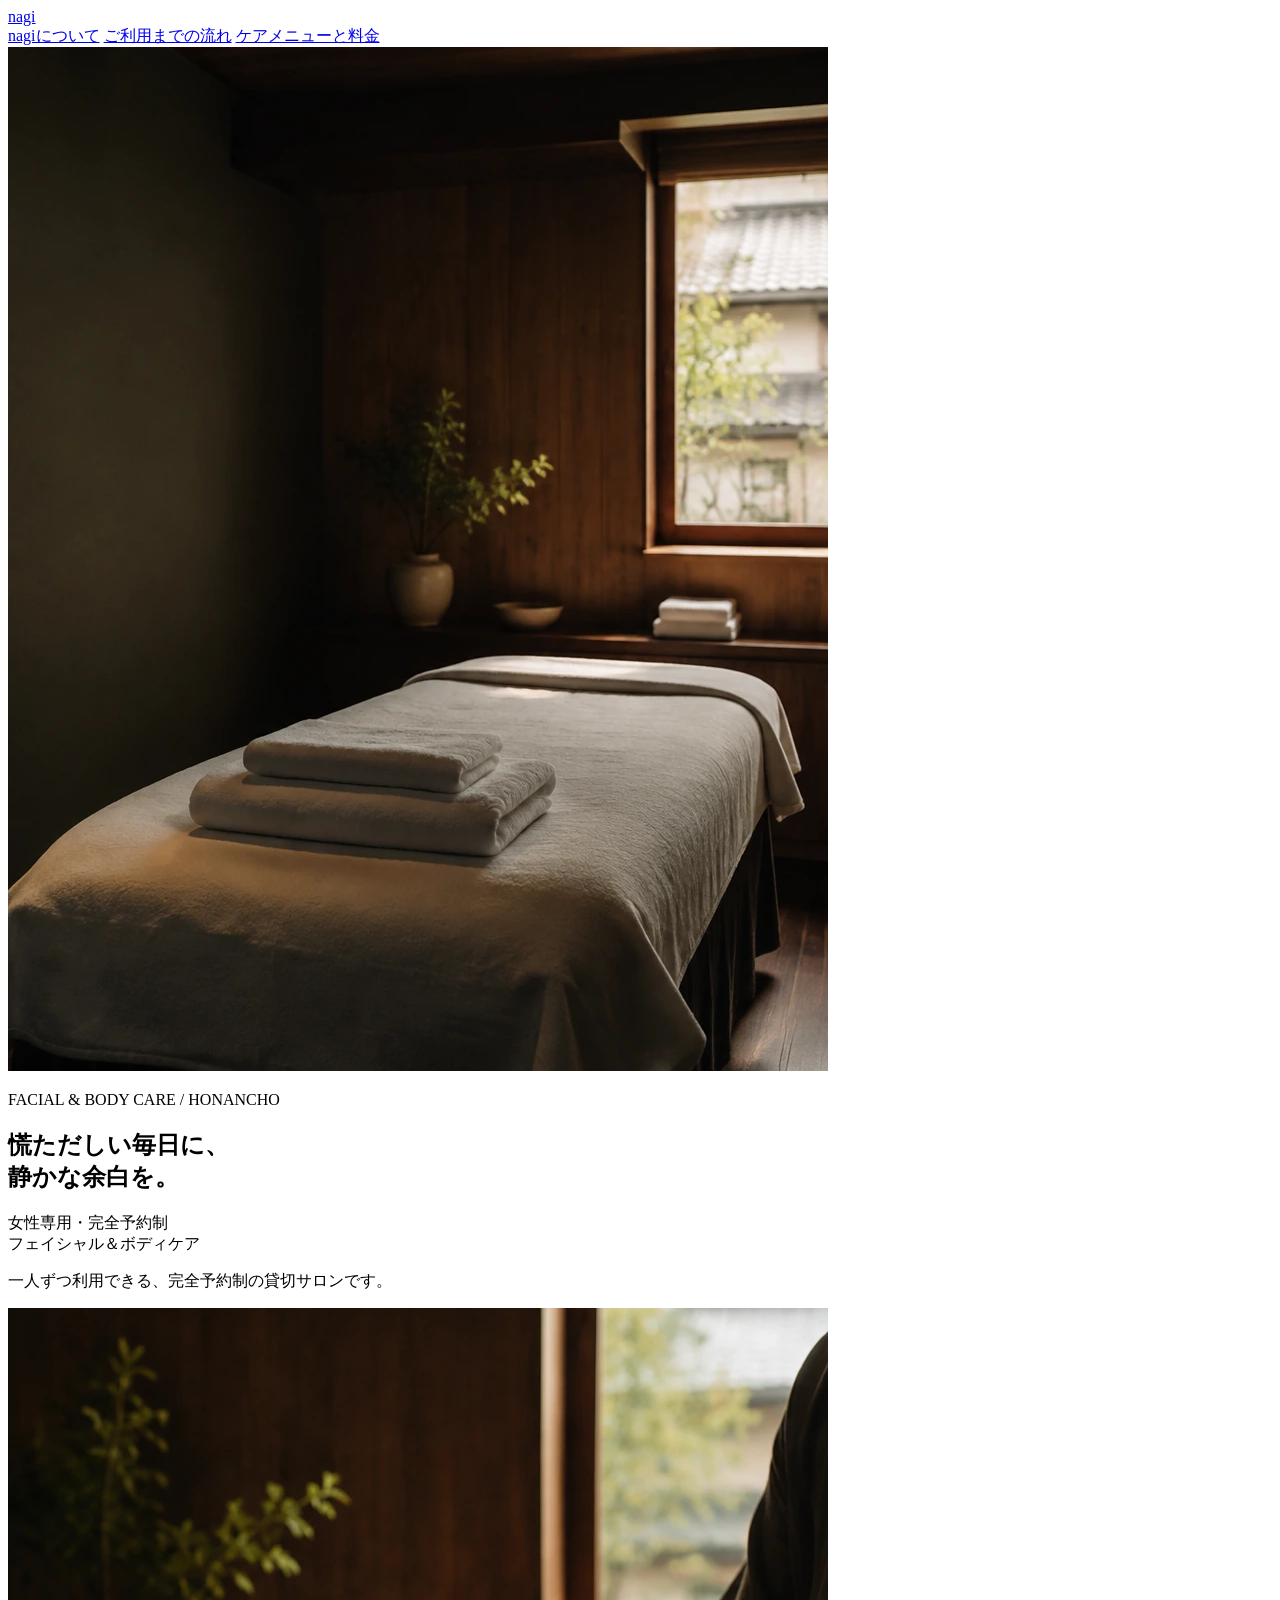
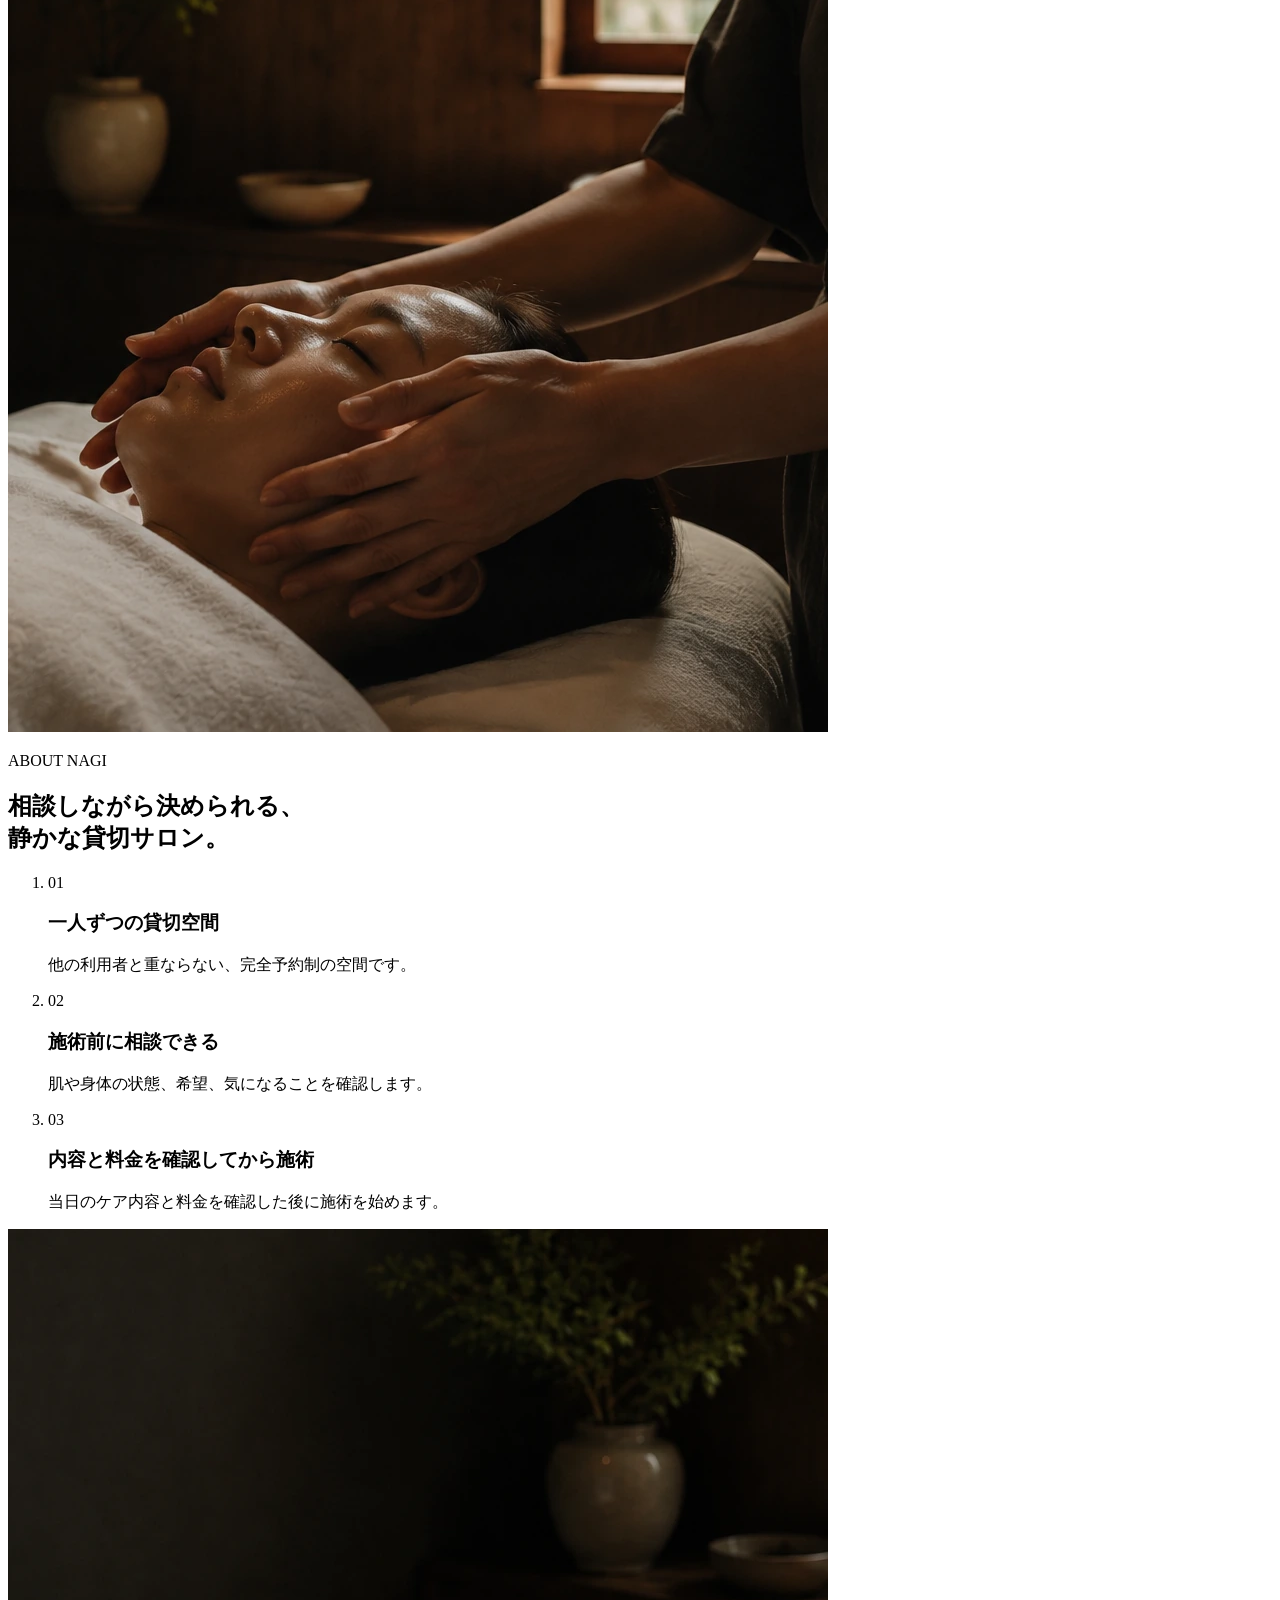
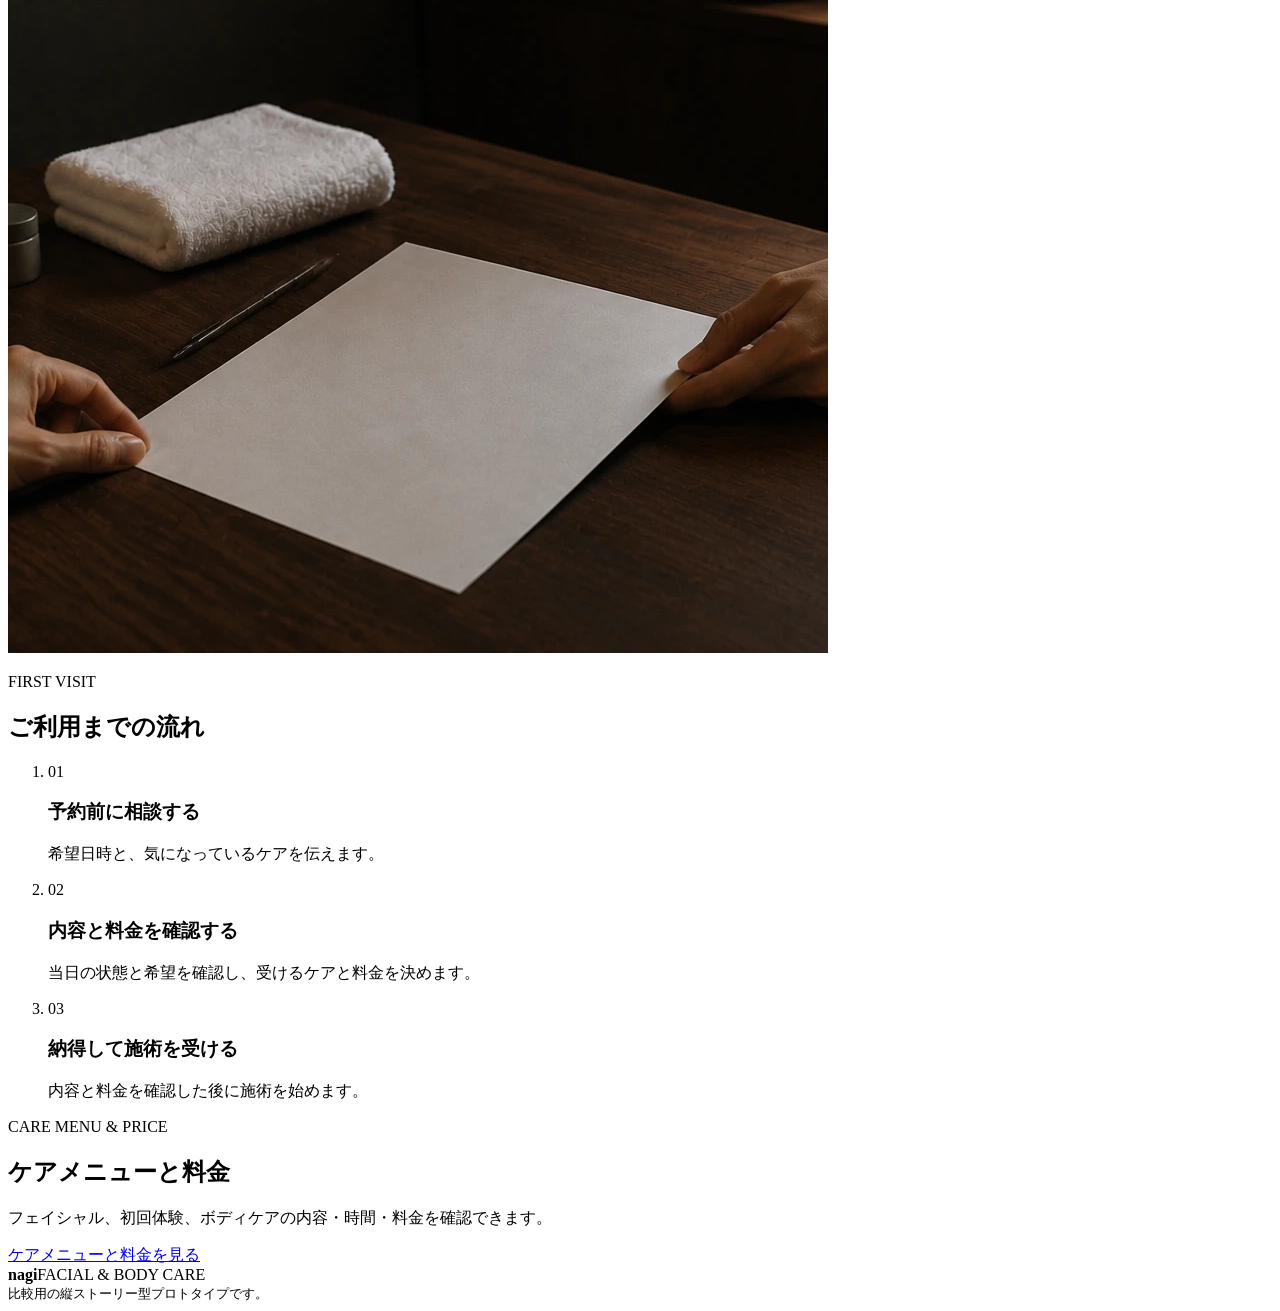
==== concept-stack/index.html @ 9df4cfc3 "Add vertical story prototype for nagi concept" ====
<!doctype html>
<html lang="ja">
<head>
  <meta charset="utf-8">
  <meta name="viewport" content="width=device-width,initial-scale=1">
  <meta name="description" content="nagiの3つの場面を自動再生せず、上から順に読む縦ストーリー型の比較プロトタイプです。">
  <title>Concept Stack 縦ストーリー型｜nagi</title>
  <link rel="stylesheet" href="../assets/css/concept-stack.css">
</head>
<body>
  <header class="site-header">
    <div class="header-inner">
      <a class="logo" href="#top" aria-label="nagi 縦ストーリー型の先頭へ">nagi</a>
      <nav aria-label="縦ストーリー型メニュー">
        <a href="#about">nagiについて</a>
        <a href="#flow">ご利用までの流れ</a>
        <a href="../care.html#care-hero">ケアメニューと料金</a>
      </nav>
    </div>
  </header>

  <main id="top">
    <section class="story-panel story-intro" aria-labelledby="story-1-title">
      <picture class="story-media">
        <source srcset="../assets/images/nagi/nagi-space-01-4x5.webp" type="image/webp">
        <img src="../assets/images/nagi/nagi-space-01-4x5.jpg" width="820" height="1024" alt="木の壁と窓、施術ベッドがある静かな貸切サロンの個室">
      </picture>
      <div class="story-shade" aria-hidden="true"></div>
      <div class="story-copy intro-copy">
        <p class="eyebrow">FACIAL &amp; BODY CARE / HONANCHO</p>
        <h1 id="story-1-title">慌ただしい毎日に、<br>静かな余白を。</h1>
        <p class="business-type">女性専用・完全予約制<br>フェイシャル＆ボディケア</p>
        <p class="story-note">一人ずつ利用できる、完全予約制の貸切サロンです。</p>
      </div>
    </section>

    <section class="story-panel" id="about" aria-labelledby="story-2-title">
      <picture class="story-media">
        <source srcset="../assets/images/nagi/nagi-care-02-4x5.webp" type="image/webp">
        <img src="../assets/images/nagi/nagi-care-02-4x5.jpg" width="820" height="1024" loading="lazy" alt="静かな個室でフェイシャルケアを受けている様子">
      </picture>
      <div class="story-shade" aria-hidden="true"></div>
      <div class="story-copy">
        <p class="eyebrow">ABOUT NAGI</p>
        <h2 id="story-2-title">相談しながら決められる、<br>静かな貸切サロン。</h2>
        <ol class="story-points">
          <li><span>01</span><div><h3>一人ずつの貸切空間</h3><p>他の利用者と重ならない、完全予約制の空間です。</p></div></li>
          <li><span>02</span><div><h3>施術前に相談できる</h3><p>肌や身体の状態、希望、気になることを確認します。</p></div></li>
          <li><span>03</span><div><h3>内容と料金を確認してから施術</h3><p>当日のケア内容と料金を確認した後に施術を始めます。</p></div></li>
        </ol>
      </div>
    </section>

    <section class="story-panel" id="flow" aria-labelledby="story-3-title">
      <picture class="story-media">
        <source srcset="../assets/images/nagi/nagi-consultation-03-4x5.webp" type="image/webp">
        <img src="../assets/images/nagi/nagi-consultation-03-4x5.jpg" width="820" height="1024" loading="lazy" alt="白いシートを挟み、二人でケア内容を確認している手元">
      </picture>
      <div class="story-shade" aria-hidden="true"></div>
      <div class="story-copy">
        <p class="eyebrow">FIRST VISIT</p>
        <h2 id="story-3-title">ご利用までの流れ</h2>
        <ol class="story-points flow-points">
          <li><span>01</span><div><h3>予約前に相談する</h3><p>希望日時と、気になっているケアを伝えます。</p></div></li>
          <li><span>02</span><div><h3>内容と料金を確認する</h3><p>当日の状態と希望を確認し、受けるケアと料金を決めます。</p></div></li>
          <li><span>03</span><div><h3>納得して施術を受ける</h3><p>内容と料金を確認した後に施術を始めます。</p></div></li>
        </ol>
      </div>
    </section>

    <section class="care-bridge" aria-labelledby="bridge-title">
      <p class="eyebrow">CARE MENU &amp; PRICE</p>
      <h2 id="bridge-title">ケアメニューと料金</h2>
      <p>フェイシャル、初回体験、ボディケアの内容・時間・料金を確認できます。</p>
      <a class="primary-cta" href="../care.html#care-hero">ケアメニューと料金を見る</a>
    </section>
  </main>

  <footer class="site-footer">
    <div class="footer-inner">
      <div><strong>nagi</strong><span>FACIAL &amp; BODY CARE</span></div>
      <small>比較用の縦ストーリー型プロトタイプです。</small>
    </div>
  </footer>
</body>
</html>
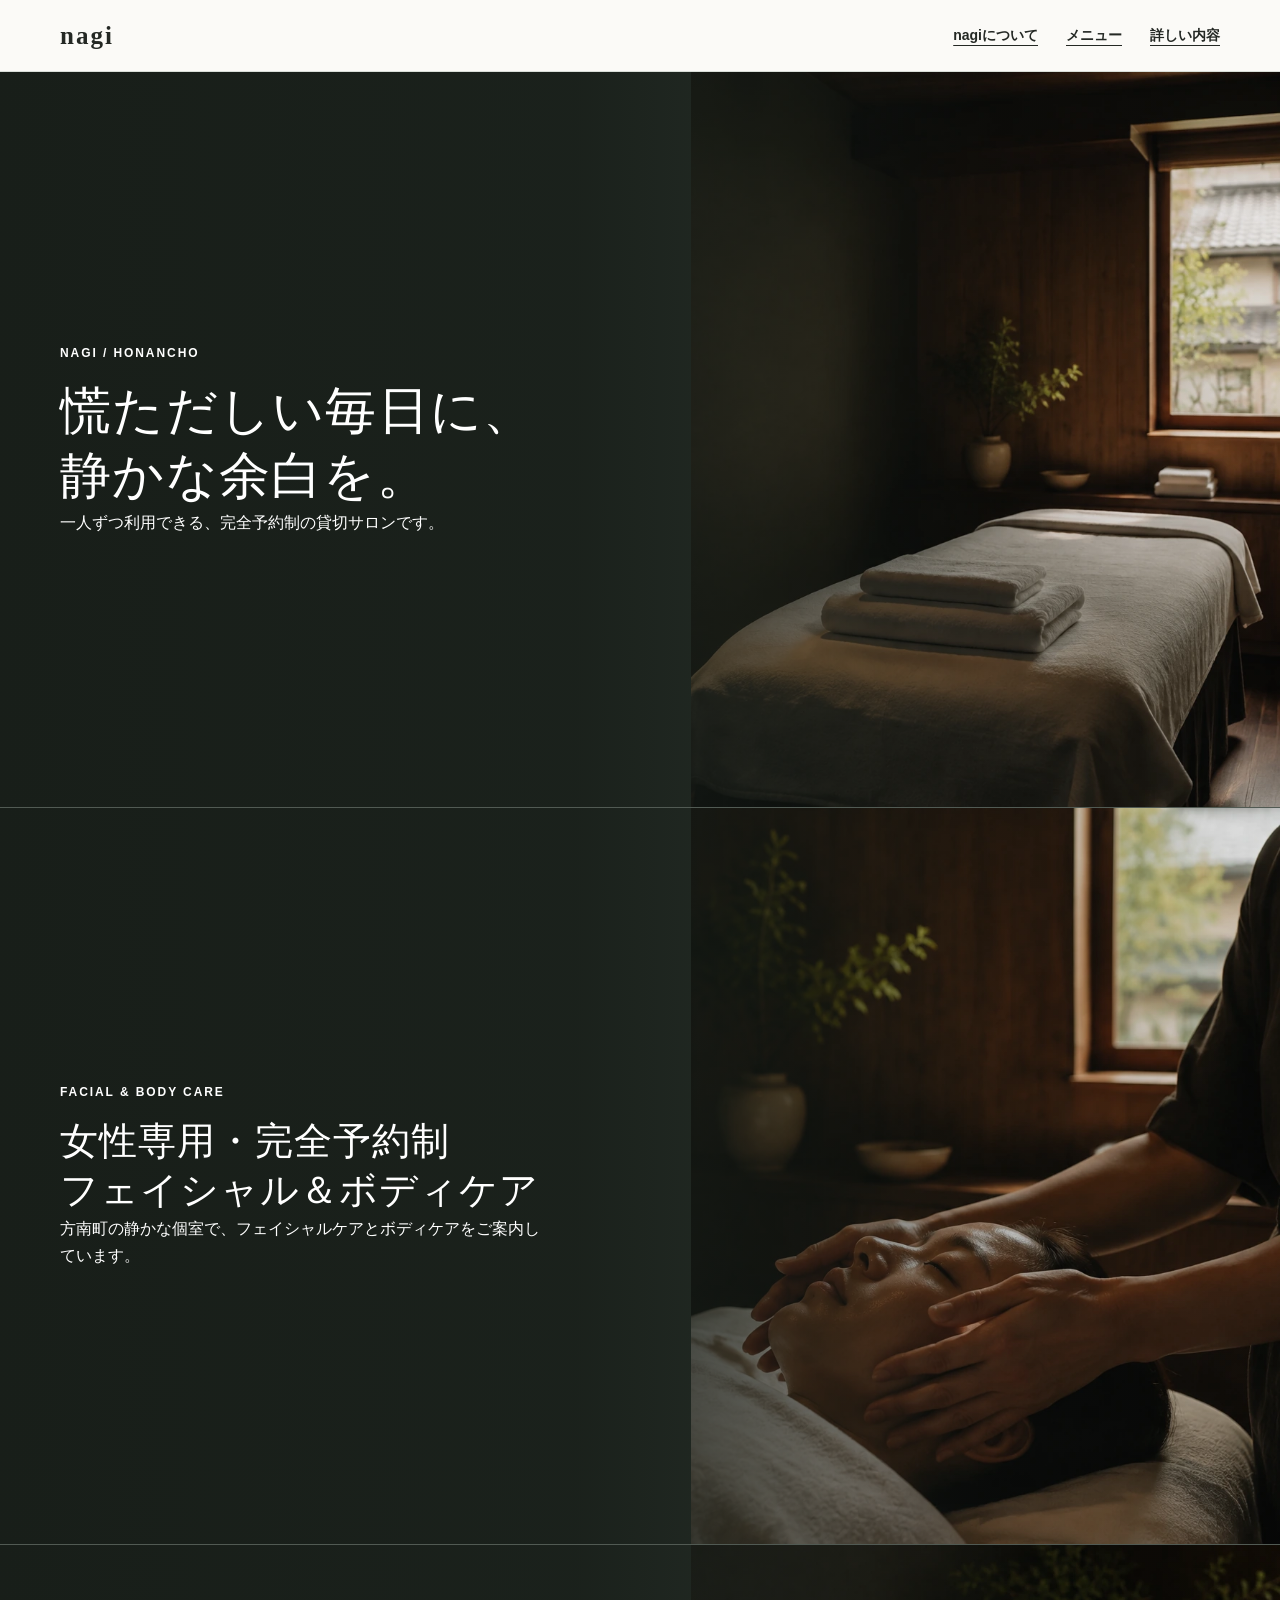
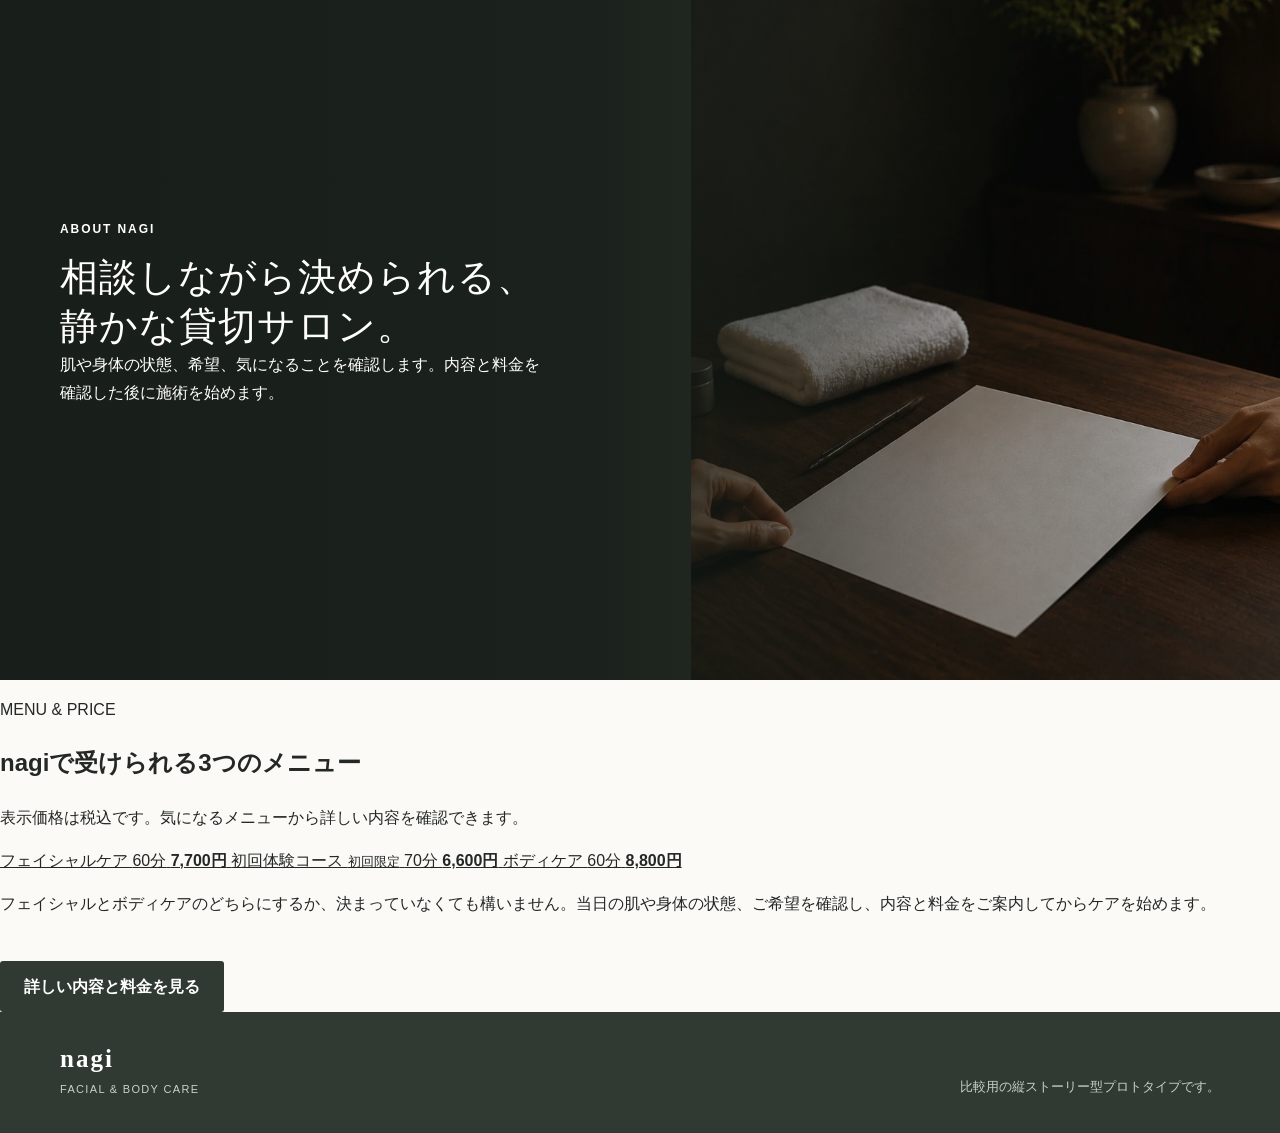
==== commit e0f5a87c: "Refine concept-stack into vertical story and menu prototype" ====
--- a/concept-stack/index.html
+++ b/concept-stack/index.html
@@ -3,7 +3,7 @@
 <head>
   <meta charset="utf-8">
   <meta name="viewport" content="width=device-width,initial-scale=1">
-  <meta name="description" content="nagiの3つの場面を自動再生せず、上から順に読む縦ストーリー型の比較プロトタイプです。">
+  <meta name="description" content="nagiの空間・業態・スタイルを上から順に読み、そのままメニューへつなげる縦ストーリー型の比較プロトタイプです。">
   <title>Concept Stack 縦ストーリー型｜nagi</title>
   <link rel="stylesheet" href="../assets/css/concept-stack.css">
 </head>
@@ -13,8 +13,8 @@
       <a class="logo" href="#top" aria-label="nagi 縦ストーリー型の先頭へ">nagi</a>
       <nav aria-label="縦ストーリー型メニュー">
         <a href="#about">nagiについて</a>
-        <a href="#flow">ご利用までの流れ</a>
-        <a href="../care.html#care-hero">ケアメニューと料金</a>
+        <a href="#menu">メニュー</a>
+        <a href="../care.html#care-overview">詳しい内容</a>
       </nav>
     </div>
   </header>
@@ -27,9 +27,8 @@
       </picture>
       <div class="story-shade" aria-hidden="true"></div>
       <div class="story-copy intro-copy">
-        <p class="eyebrow">FACIAL &amp; BODY CARE / HONANCHO</p>
+        <p class="eyebrow">NAGI / HONANCHO</p>
         <h1 id="story-1-title">慌ただしい毎日に、<br>静かな余白を。</h1>
-        <p class="business-type">女性専用・完全予約制<br>フェイシャル＆ボディケア</p>
         <p class="story-note">一人ずつ利用できる、完全予約制の貸切サロンです。</p>
       </div>
     </section>
@@ -41,38 +40,55 @@
       </picture>
       <div class="story-shade" aria-hidden="true"></div>
       <div class="story-copy">
-        <p class="eyebrow">ABOUT NAGI</p>
-        <h2 id="story-2-title">相談しながら決められる、<br>静かな貸切サロン。</h2>
-        <ol class="story-points">
-          <li><span>01</span><div><h3>一人ずつの貸切空間</h3><p>他の利用者と重ならない、完全予約制の空間です。</p></div></li>
-          <li><span>02</span><div><h3>施術前に相談できる</h3><p>肌や身体の状態、希望、気になることを確認します。</p></div></li>
-          <li><span>03</span><div><h3>内容と料金を確認してから施術</h3><p>当日のケア内容と料金を確認した後に施術を始めます。</p></div></li>
-        </ol>
+        <p class="eyebrow">FACIAL &amp; BODY CARE</p>
+        <h2 id="story-2-title">女性専用・完全予約制<br>フェイシャル＆ボディケア</h2>
+        <p class="story-note">方南町の静かな個室で、フェイシャルケアとボディケアをご案内しています。</p>
       </div>
     </section>
 
-    <section class="story-panel" id="flow" aria-labelledby="story-3-title">
+    <section class="story-panel" aria-labelledby="story-3-title">
       <picture class="story-media">
         <source srcset="../assets/images/nagi/nagi-consultation-03-4x5.webp" type="image/webp">
         <img src="../assets/images/nagi/nagi-consultation-03-4x5.jpg" width="820" height="1024" loading="lazy" alt="白いシートを挟み、二人でケア内容を確認している手元">
       </picture>
       <div class="story-shade" aria-hidden="true"></div>
       <div class="story-copy">
-        <p class="eyebrow">FIRST VISIT</p>
-        <h2 id="story-3-title">ご利用までの流れ</h2>
-        <ol class="story-points flow-points">
-          <li><span>01</span><div><h3>予約前に相談する</h3><p>希望日時と、気になっているケアを伝えます。</p></div></li>
-          <li><span>02</span><div><h3>内容と料金を確認する</h3><p>当日の状態と希望を確認し、受けるケアと料金を決めます。</p></div></li>
-          <li><span>03</span><div><h3>納得して施術を受ける</h3><p>内容と料金を確認した後に施術を始めます。</p></div></li>
-        </ol>
+        <p class="eyebrow">ABOUT NAGI</p>
+        <h2 id="story-3-title">相談しながら決められる、<br>静かな貸切サロン。</h2>
+        <p class="story-note">肌や身体の状態、希望、気になることを確認します。内容と料金を確認した後に施術を始めます。</p>
       </div>
     </section>
 
-    <section class="care-bridge" aria-labelledby="bridge-title">
-      <p class="eyebrow">CARE MENU &amp; PRICE</p>
-      <h2 id="bridge-title">ケアメニューと料金</h2>
-      <p>フェイシャル、初回体験、ボディケアの内容・時間・料金を確認できます。</p>
-      <a class="primary-cta" href="../care.html#care-hero">ケアメニューと料金を見る</a>
+    <section class="menu-preview" id="menu" aria-labelledby="menu-title">
+      <div class="menu-heading">
+        <p class="section-label">MENU &amp; PRICE</p>
+        <h2 id="menu-title">nagiで受けられる3つのメニュー</h2>
+        <p>表示価格は税込です。気になるメニューから詳しい内容を確認できます。</p>
+      </div>
+
+      <div class="menu-list" role="list" aria-label="nagiの3つのメニュー">
+        <a href="../care.html#facial" role="listitem">
+          <span class="menu-name">フェイシャルケア</span>
+          <span class="menu-time">60分</span>
+          <strong>7,700円</strong>
+        </a>
+        <a href="../care.html#trial" role="listitem">
+          <span class="menu-name">初回体験コース <small>初回限定</small></span>
+          <span class="menu-time">70分</span>
+          <strong>6,600円</strong>
+        </a>
+        <a href="../care.html#body" role="listitem">
+          <span class="menu-name">ボディケア</span>
+          <span class="menu-time">60分</span>
+          <strong>8,800円</strong>
+        </a>
+      </div>
+
+      <div class="menu-help">
+        <p>フェイシャルとボディケアのどちらにするか、決まっていなくても構いません。当日の肌や身体の状態、ご希望を確認し、内容と料金をご案内してからケアを始めます。</p>
+      </div>
+
+      <a class="primary-cta" href="../care.html#care-overview">詳しい内容と料金を見る</a>
     </section>
   </main>
 
--- a/assets/css/concept-stack.css
+++ b/assets/css/concept-stack.css
@@ -0,0 +1,87 @@
+:root{
+  --paper:#FBFAF7;
+  --warm:#F3EFE8;
+  --line:#D9DED8;
+  --ink:#242824;
+  --muted:#657067;
+  --sage:#667864;
+  --deep:#303A32;
+  --serif:Georgia,"Yu Mincho","Hiragino Mincho ProN",serif;
+  --sans:-apple-system,BlinkMacSystemFont,"Segoe UI","Hiragino Kaku Gothic ProN","Yu Gothic",sans-serif;
+}
+*{box-sizing:border-box}
+html{scroll-behavior:smooth}
+body{margin:0;background:var(--paper);color:var(--ink);font-family:var(--sans);line-height:1.7}
+a{color:inherit}
+img{display:block;width:100%;height:100%;object-fit:cover}
+a:focus-visible{outline:3px solid #8b6f3d;outline-offset:3px}
+.site-header{height:72px;background:var(--paper);border-bottom:1px solid var(--line)}
+.header-inner{width:min(1160px,calc(100% - 48px));height:100%;margin:auto;display:flex;align-items:center;justify-content:space-between;gap:32px}
+.logo{min-height:44px;display:inline-flex;align-items:center;text-decoration:none;font:600 25px/1 var(--serif);letter-spacing:.08em}
+.site-header nav{display:flex;align-items:center;gap:28px}
+.site-header nav a{min-height:44px;display:inline-flex;align-items:center;font-size:14px;font-weight:650;text-underline-offset:5px}
+.story-panel{position:relative;min-height:680px;color:#fff;background:var(--deep);overflow:hidden;display:grid;grid-template-columns:minmax(0,1fr) minmax(390px,46%)}
+.story-panel+ .story-panel{border-top:1px solid rgba(255,255,255,.16)}
+.story-media{grid-column:2;grid-row:1;height:100%}
+.story-shade{position:absolute;inset:0;background:linear-gradient(90deg,rgba(23,29,24,.96) 0%,rgba(23,29,24,.86) 45%,rgba(23,29,24,.20) 77%,rgba(23,29,24,.08) 100%)}
+.story-copy{position:relative;z-index:2;grid-column:1/-1;grid-row:1;width:min(1160px,calc(100% - 48px));margin:auto;padding:84px 52% 84px 0;align-self:center}
+.eyebrow{margin:0 0 14px;font-size:12px;font-weight:750;letter-spacing:.16em}
+.story-copy h1,.story-copy h2,.care-bridge h2{margin:0;font-family:var(--serif);font-weight:500;line-height:1.28;letter-spacing:.025em}
+.story-copy h1{font-size:clamp(42px,4vw,64px)}
+.story-copy h2{font-size:clamp(34px,3vw,46px)}
+.business-type{margin:30px 0 10px;font:600 clamp(19px,2vw,25px)/1.55 var(--serif)}
+.story-note{max-width:500px;margin:0;font-size:16px}
+.story-points{max-width:620px;margin:28px 0 0;padding:0;display:grid;gap:14px;list-style:none}
+.story-points li{display:grid;grid-template-columns:38px 1fr;gap:14px;padding-top:13px;border-top:1px solid rgba(255,255,255,.34)}
+.story-points li>span{font:600 16px/1.4 var(--serif)}
+.story-points h3{margin:0;font:600 19px/1.45 var(--serif)}
+.story-points p{margin:3px 0 0;font-size:15px;line-height:1.6}
+.care-bridge{width:min(900px,calc(100% - 48px));margin:auto;padding:72px 0 78px;text-align:center}
+.care-bridge .eyebrow{color:var(--sage)}
+.care-bridge h2{font-size:clamp(34px,5vw,52px)}
+.care-bridge>p:not(.eyebrow){max-width:620px;margin:16px auto 0;color:var(--muted)}
+.primary-cta{min-height:50px;margin-top:28px;padding:12px 24px;display:inline-flex;align-items:center;justify-content:center;background:var(--deep);color:#fff;border-radius:3px;font-weight:700;text-decoration:none}
+.primary-cta:hover{background:#445146}
+.site-footer{background:var(--deep);color:#fff}
+.footer-inner{width:min(1160px,calc(100% - 48px));margin:auto;padding:34px 0;display:flex;align-items:end;justify-content:space-between;gap:24px}
+.footer-inner strong{display:block;font:600 25px/1 var(--serif);letter-spacing:.08em}
+.footer-inner span{display:block;margin-top:9px;color:#C9D0C9;font-size:11px;letter-spacing:.12em}
+.footer-inner small{color:#C9D0C9}
+@media(max-width:760px){
+  .site-header{height:60px}
+  .header-inner{width:calc(100% - 32px)}
+  .logo{font-size:22px}
+  .site-header nav{gap:12px}
+  .site-header nav a{font-size:12px}
+  .site-header nav a:nth-child(1),.site-header nav a:nth-child(2){display:none}
+  .story-panel{min-height:640px;display:block}
+  .story-media{position:absolute;inset:0;height:100%}
+  .story-shade{background:linear-gradient(180deg,rgba(20,24,21,.28) 0%,rgba(20,24,21,.34) 28%,rgba(20,24,21,.78) 66%,rgba(20,24,21,.96) 100%)}
+  .story-copy{width:100%;min-height:640px;padding:42px 20px 48px;display:flex;flex-direction:column;justify-content:flex-end}
+  .story-intro .story-copy{justify-content:flex-start;padding-top:48px}
+  .eyebrow{margin-bottom:10px;font-size:11px}
+  .story-copy h1{font-size:clamp(37px,10.5vw,44px)}
+  .story-copy h2{font-size:clamp(29px,8vw,34px)}
+  .business-type{margin:19px 0 7px;font-size:19px}
+  .story-note{font-size:15px;line-height:1.6}
+  .story-points{margin-top:18px;gap:8px}
+  .story-points li{grid-template-columns:31px 1fr;gap:9px;padding-top:8px}
+  .story-points h3{font-size:17px}
+  .story-points p{font-size:15px;line-height:1.5}
+  .care-bridge{width:calc(100% - 40px);padding:54px 0 58px;text-align:left}
+  .care-bridge h2{font-size:34px}
+  .care-bridge>p:not(.eyebrow){margin-left:0}
+  .primary-cta{width:100%}
+  .footer-inner{width:calc(100% - 40px);padding:30px 0;display:block}
+  .footer-inner small{display:block;margin-top:18px}
+}
+@media(max-width:380px) and (max-height:700px){
+  .story-panel,.story-copy{min-height:610px}
+  .story-copy{padding:34px 18px 38px}
+  .story-intro .story-copy{padding-top:38px}
+  .story-copy h1{font-size:36px}
+  .story-copy h2{font-size:28px}
+  .story-points{margin-top:13px}
+  .story-points p{line-height:1.42}
+}
+@media(prefers-reduced-motion:reduce){html{scroll-behavior:auto}}
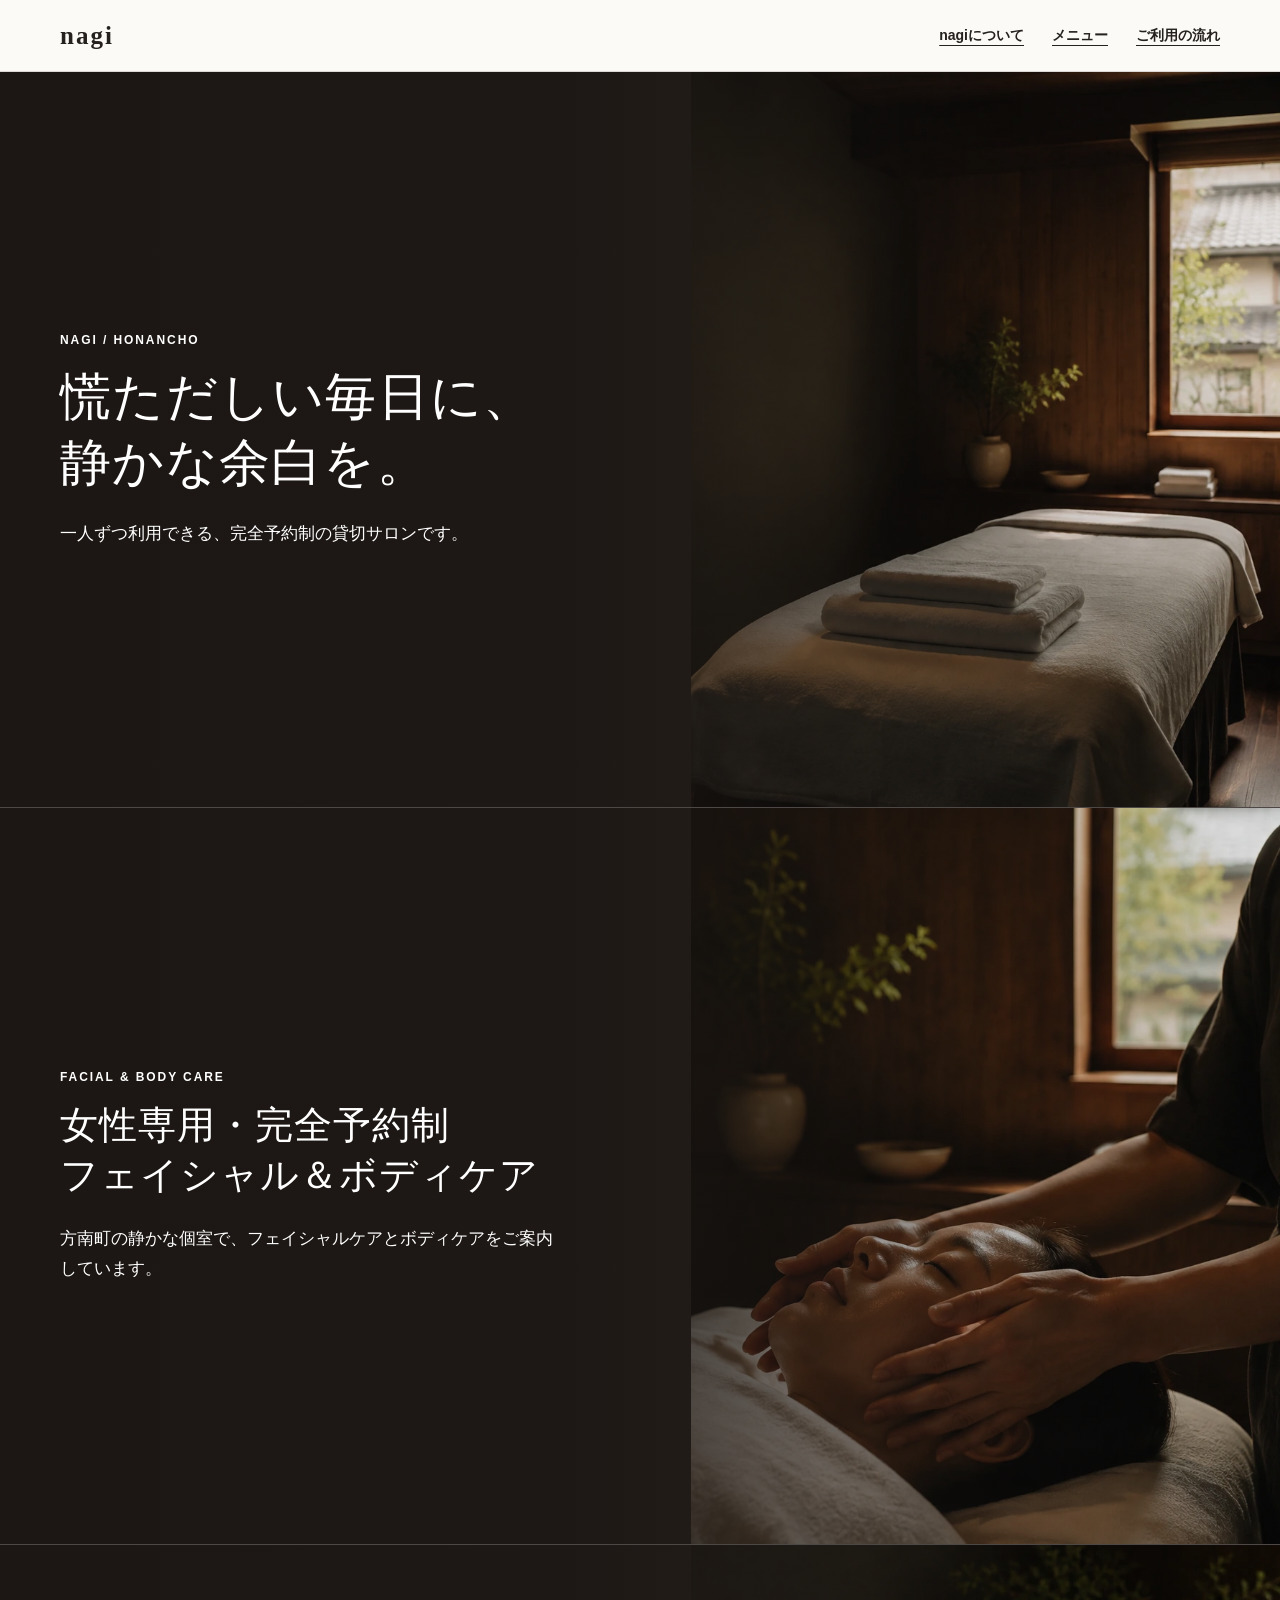
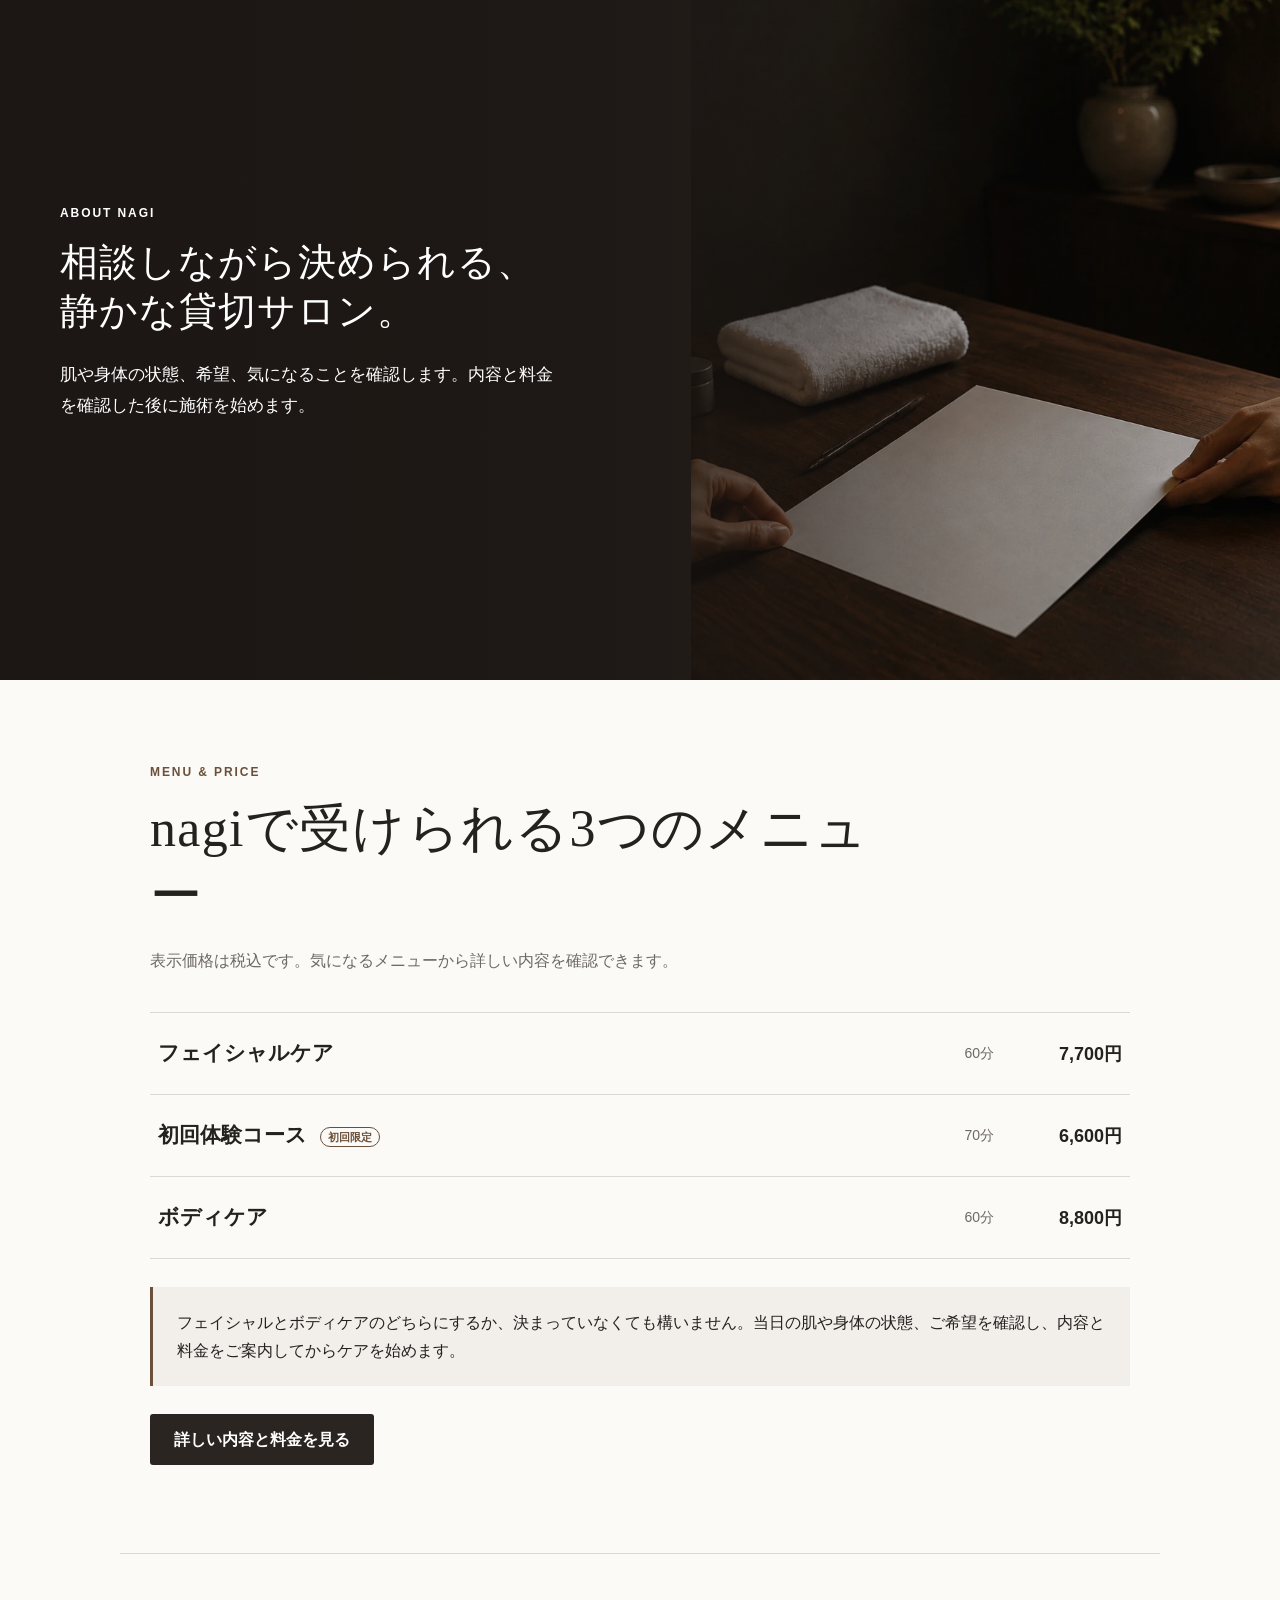
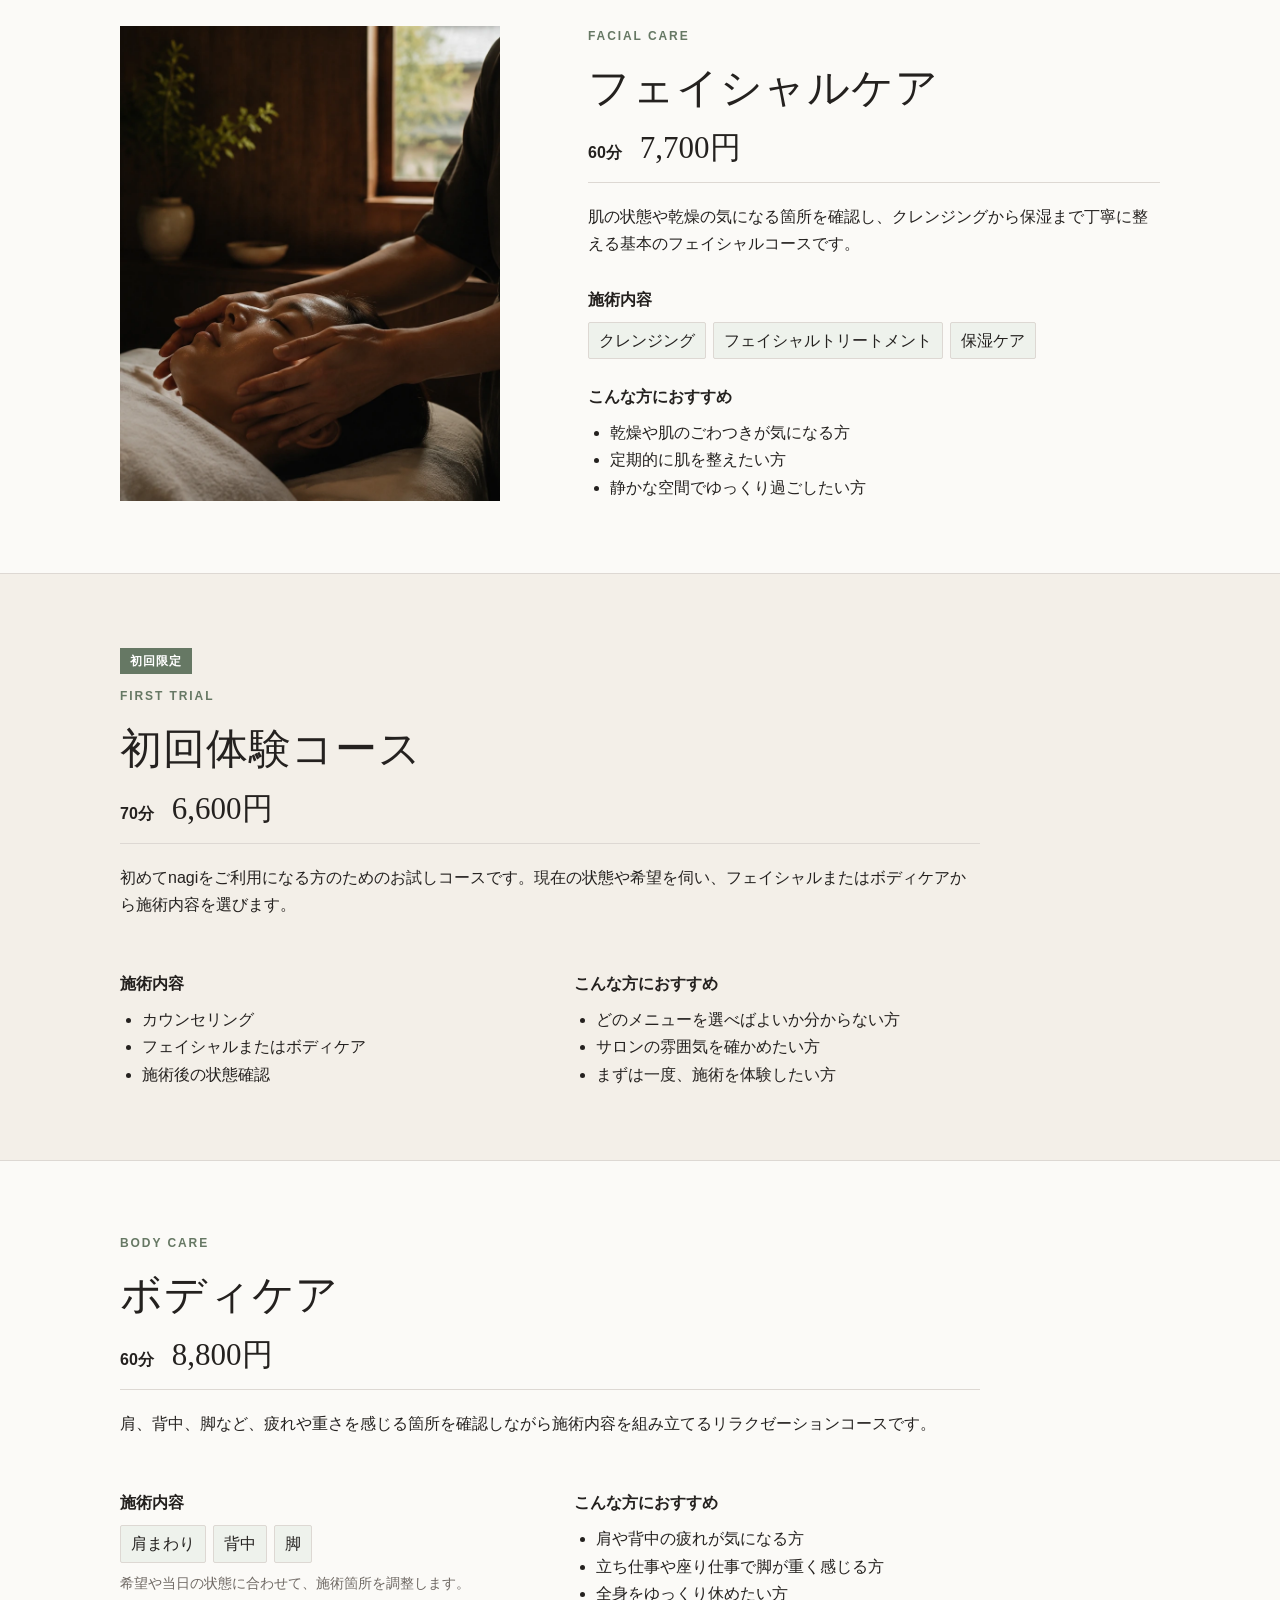
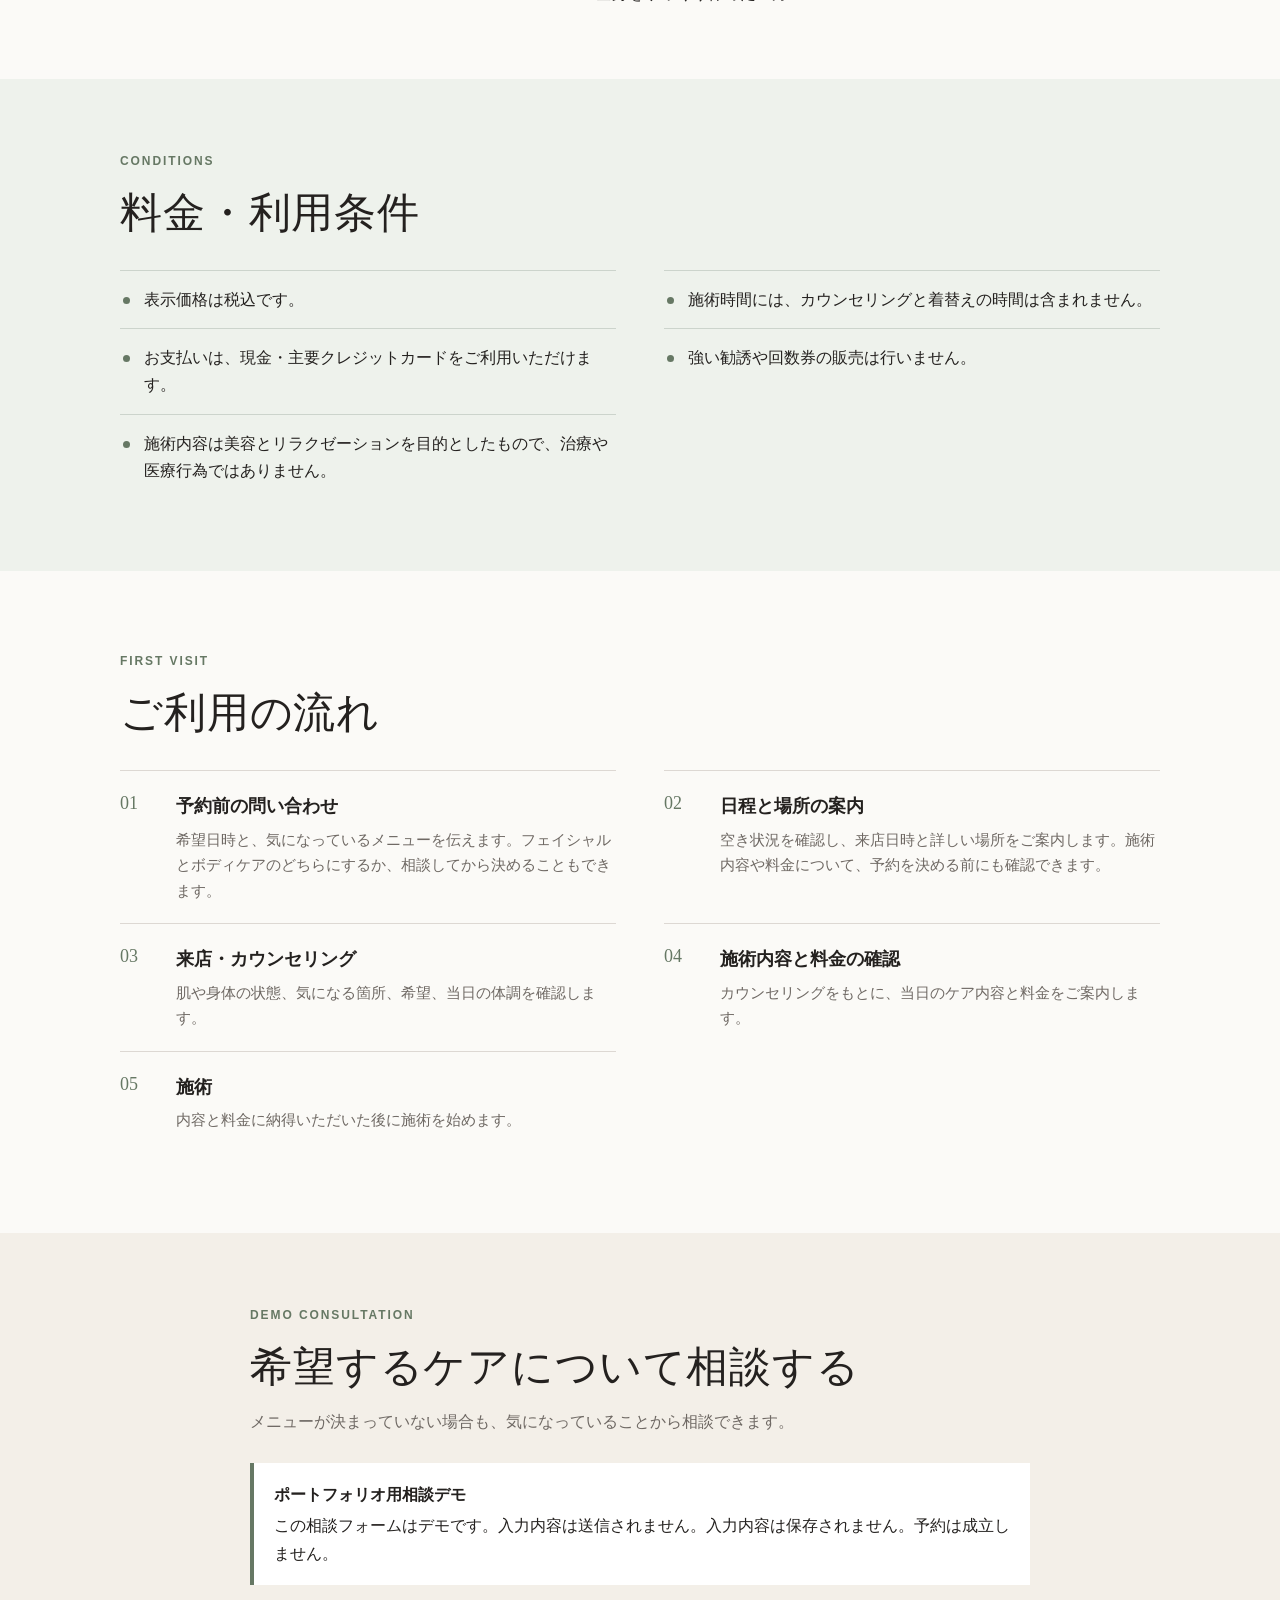
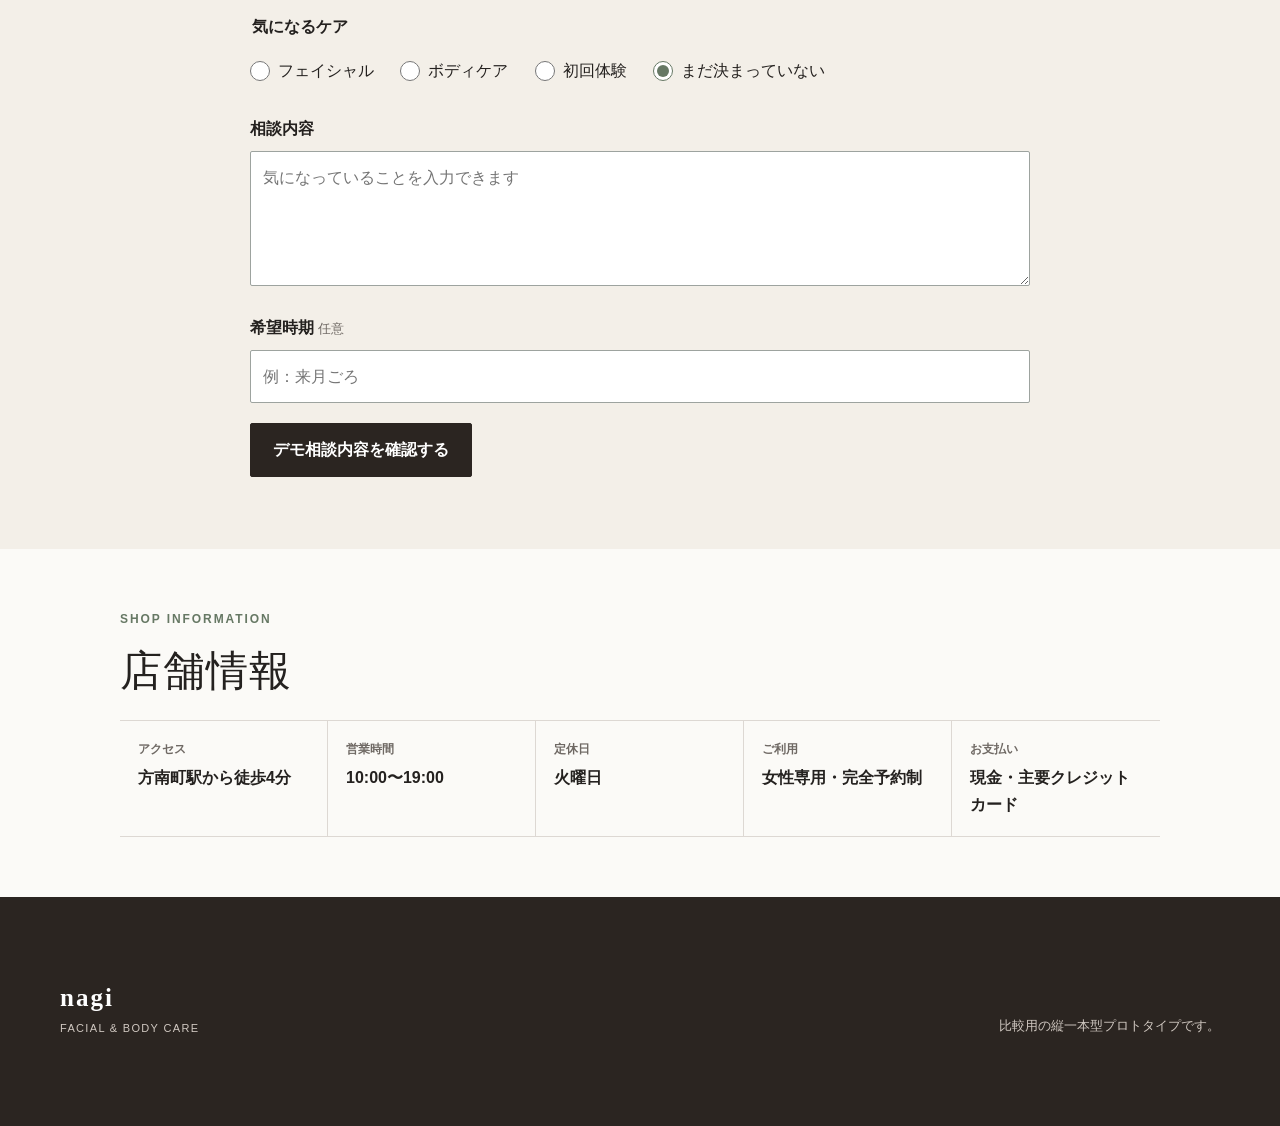
==== commit 4f773d6b: "nagi concept-stack: connect intro and care content into one-page flow" ====
--- a/concept-stack/index.html
+++ b/concept-stack/index.html
@@ -3,18 +3,19 @@
 <head>
   <meta charset="utf-8">
   <meta name="viewport" content="width=device-width,initial-scale=1">
-  <meta name="description" content="nagiの空間・業態・スタイルを上から順に読み、そのままメニューへつなげる縦ストーリー型の比較プロトタイプです。">
-  <title>Concept Stack 縦ストーリー型｜nagi</title>
+  <meta name="description" content="nagiの空間・業態・スタイルから、メニュー、利用条件、ご利用の流れ、相談、店舗情報までを一続きで確認できる縦スクロール型プロトタイプです。">
+  <title>Concept Stack 縦一本型｜nagi</title>
+  <link rel="stylesheet" href="../assets/css/care.css">
   <link rel="stylesheet" href="../assets/css/concept-stack.css">
 </head>
 <body>
   <header class="site-header">
     <div class="header-inner">
-      <a class="logo" href="#top" aria-label="nagi 縦ストーリー型の先頭へ">nagi</a>
-      <nav aria-label="縦ストーリー型メニュー">
+      <a class="logo" href="#top" aria-label="nagi 縦一本型の先頭へ">nagi</a>
+      <nav aria-label="縦一本型メニュー">
         <a href="#about">nagiについて</a>
         <a href="#menu">メニュー</a>
-        <a href="../care.html#care-overview">詳しい内容</a>
+        <a href="#first-visit">ご利用の流れ</a>
       </nav>
     </div>
   </header>
@@ -67,17 +68,17 @@
       </div>
 
       <div class="menu-list" role="list" aria-label="nagiの3つのメニュー">
-        <a href="../care.html#facial" role="listitem">
+        <a href="#facial" role="listitem">
           <span class="menu-name">フェイシャルケア</span>
           <span class="menu-time">60分</span>
           <strong>7,700円</strong>
         </a>
-        <a href="../care.html#trial" role="listitem">
+        <a href="#trial" role="listitem">
           <span class="menu-name">初回体験コース <small>初回限定</small></span>
           <span class="menu-time">70分</span>
           <strong>6,600円</strong>
         </a>
-        <a href="../care.html#body" role="listitem">
+        <a href="#body" role="listitem">
           <span class="menu-name">ボディケア</span>
           <span class="menu-time">60分</span>
           <strong>8,800円</strong>
@@ -88,15 +89,127 @@
         <p>フェイシャルとボディケアのどちらにするか、決まっていなくても構いません。当日の肌や身体の状態、ご希望を確認し、内容と料金をご案内してからケアを始めます。</p>
       </div>
 
-      <a class="primary-cta" href="../care.html#care-overview">詳しい内容と料金を見る</a>
+      <a class="primary-cta" href="#facial">詳しい内容と料金を見る</a>
+    </section>
+
+    <section class="course section" id="facial" aria-labelledby="facial-title">
+      <div class="course-media">
+        <picture>
+          <source srcset="../assets/images/nagi/nagi-care-02-4x5.webp" type="image/webp">
+          <img src="../assets/images/nagi/nagi-care-02-4x5.jpg" width="820" height="1024" loading="lazy" alt="静かな個室でフェイシャルケアを受けている様子">
+        </picture>
+      </div>
+      <article class="course-content">
+        <p class="section-label">FACIAL CARE</p>
+        <h2 id="facial-title">フェイシャルケア</h2>
+        <p class="course-price"><span>60分</span><strong>7,700円</strong></p>
+        <p>肌の状態や乾燥の気になる箇所を確認し、クレンジングから保湿まで丁寧に整える基本のフェイシャルコースです。</p>
+        <div class="detail-block"><h3>施術内容</h3><ul class="compact-list"><li>クレンジング</li><li>フェイシャルトリートメント</li><li>保湿ケア</li></ul></div>
+        <div class="detail-block"><h3>こんな方におすすめ</h3><ul><li>乾燥や肌のごわつきが気になる方</li><li>定期的に肌を整えたい方</li><li>静かな空間でゆっくり過ごしたい方</li></ul></div>
+      </article>
+    </section>
+
+    <section class="course section course-text-only" id="trial" aria-labelledby="trial-title">
+      <article class="course-content">
+        <p class="quiet-badge">初回限定</p>
+        <p class="section-label">FIRST TRIAL</p>
+        <h2 id="trial-title">初回体験コース</h2>
+        <p class="course-price"><span>70分</span><strong>6,600円</strong></p>
+        <p>初めてnagiをご利用になる方のためのお試しコースです。現在の状態や希望を伺い、フェイシャルまたはボディケアから施術内容を選びます。</p>
+        <div class="detail-columns">
+          <div class="detail-block"><h3>施術内容</h3><ul><li>カウンセリング</li><li>フェイシャルまたはボディケア</li><li>施術後の状態確認</li></ul></div>
+          <div class="detail-block"><h3>こんな方におすすめ</h3><ul><li>どのメニューを選べばよいか分からない方</li><li>サロンの雰囲気を確かめたい方</li><li>まずは一度、施術を体験したい方</li></ul></div>
+        </div>
+      </article>
+    </section>
+
+    <section class="course section course-text-only" id="body" aria-labelledby="body-title">
+      <article class="course-content">
+        <p class="section-label">BODY CARE</p>
+        <h2 id="body-title">ボディケア</h2>
+        <p class="course-price"><span>60分</span><strong>8,800円</strong></p>
+        <p>肩、背中、脚など、疲れや重さを感じる箇所を確認しながら施術内容を組み立てるリラクゼーションコースです。</p>
+        <div class="detail-columns">
+          <div class="detail-block"><h3>施術内容</h3><ul class="compact-list"><li>肩まわり</li><li>背中</li><li>脚</li></ul><p class="detail-note">希望や当日の状態に合わせて、施術箇所を調整します。</p></div>
+          <div class="detail-block"><h3>こんな方におすすめ</h3><ul><li>肩や背中の疲れが気になる方</li><li>立ち仕事や座り仕事で脚が重く感じる方</li><li>全身をゆっくり休めたい方</li></ul></div>
+        </div>
+      </article>
+    </section>
+
+    <section class="section conditions" id="conditions" aria-labelledby="conditions-title">
+      <div class="section-heading">
+        <p class="section-label">CONDITIONS</p>
+        <h2 id="conditions-title">料金・利用条件</h2>
+      </div>
+      <ul class="condition-list">
+        <li>表示価格は税込です。</li>
+        <li>施術時間には、カウンセリングと着替えの時間は含まれません。</li>
+        <li>お支払いは、現金・主要クレジットカードをご利用いただけます。</li>
+        <li>強い勧誘や回数券の販売は行いません。</li>
+        <li>施術内容は美容とリラクゼーションを目的としたもので、治療や医療行為ではありません。</li>
+      </ul>
+    </section>
+
+    <section class="section first-visit" id="first-visit" aria-labelledby="first-title">
+      <div class="section-heading">
+        <p class="section-label">FIRST VISIT</p>
+        <h2 id="first-title">ご利用の流れ</h2>
+      </div>
+      <ol class="timeline">
+        <li><span>01</span><div><h3>予約前の問い合わせ</h3><p>希望日時と、気になっているメニューを伝えます。フェイシャルとボディケアのどちらにするか、相談してから決めることもできます。</p></div></li>
+        <li><span>02</span><div><h3>日程と場所の案内</h3><p>空き状況を確認し、来店日時と詳しい場所をご案内します。施術内容や料金について、予約を決める前にも確認できます。</p></div></li>
+        <li><span>03</span><div><h3>来店・カウンセリング</h3><p>肌や身体の状態、気になる箇所、希望、当日の体調を確認します。</p></div></li>
+        <li><span>04</span><div><h3>施術内容と料金の確認</h3><p>カウンセリングをもとに、当日のケア内容と料金をご案内します。</p></div></li>
+        <li><span>05</span><div><h3>施術</h3><p>内容と料金に納得いただいた後に施術を始めます。</p></div></li>
+      </ol>
+    </section>
+
+    <section class="section consultation" id="consultation" aria-labelledby="consultation-title">
+      <div class="section-heading">
+        <p class="section-label">DEMO CONSULTATION</p>
+        <h2 id="consultation-title">希望するケアについて相談する</h2>
+        <p>メニューが決まっていない場合も、気になっていることから相談できます。</p>
+      </div>
+      <div class="demo-warning" role="note">
+        <strong>ポートフォリオ用相談デモ</strong>
+        <p>この相談フォームはデモです。入力内容は送信されません。入力内容は保存されません。予約は成立しません。</p>
+      </div>
+      <form class="demo-form" id="demo-form">
+        <fieldset>
+          <legend>気になるケア</legend>
+          <label><input type="radio" name="care" value="フェイシャル"> フェイシャル</label>
+          <label><input type="radio" name="care" value="ボディケア"> ボディケア</label>
+          <label><input type="radio" name="care" value="初回体験"> 初回体験</label>
+          <label><input type="radio" name="care" value="未定" checked> まだ決まっていない</label>
+        </fieldset>
+        <label class="field"><span>相談内容</span><textarea name="message" rows="4" placeholder="気になっていることを入力できます"></textarea></label>
+        <label class="field"><span>希望時期 <small>任意</small></span><input type="text" name="timing" inputmode="text" placeholder="例：来月ごろ"></label>
+        <button class="demo-button" type="button" id="demo-check">デモ相談内容を確認する</button>
+        <p class="demo-result" id="demo-result" role="status" tabindex="-1" hidden>デモ確認が完了しました。入力内容は送信・保存されておらず、予約も成立していません。</p>
+      </form>
+    </section>
+
+    <section class="section shop-info" id="shop-info" aria-labelledby="shop-title">
+      <div class="section-heading compact-heading">
+        <p class="section-label">SHOP INFORMATION</p>
+        <h2 id="shop-title">店舗情報</h2>
+      </div>
+      <dl>
+        <div><dt>アクセス</dt><dd>方南町駅から徒歩4分</dd></div>
+        <div><dt>営業時間</dt><dd>10:00〜19:00</dd></div>
+        <div><dt>定休日</dt><dd>火曜日</dd></div>
+        <div><dt>ご利用</dt><dd>女性専用・完全予約制</dd></div>
+        <div><dt>お支払い</dt><dd>現金・主要クレジットカード</dd></div>
+      </dl>
     </section>
   </main>
 
   <footer class="site-footer">
     <div class="footer-inner">
       <div><strong>nagi</strong><span>FACIAL &amp; BODY CARE</span></div>
-      <small>比較用の縦ストーリー型プロトタイプです。</small>
+      <small>比較用の縦一本型プロトタイプです。</small>
     </div>
   </footer>
+  <script src="../assets/js/care.js"></script>
 </body>
 </html>
--- a/assets/css/care.css
+++ b/assets/css/care.css
@@ -0,0 +1,168 @@
+:root{--bg:#fbfaf7;--sage-soft:#eef2ec;--sand:#f3efe8;--ink:#242824;--muted:#657067;--sage:#667864;--deep:#303a32;--line:#d9ded8;--white:#fff;--ivory:var(--sand);--greige:var(--sage-soft);--green:var(--sage);--serif:Georgia,"Yu Mincho","Hiragino Mincho ProN",serif;--sans:-apple-system,BlinkMacSystemFont,"Segoe UI","Hiragino Kaku Gothic ProN","Yu Gothic",Meiryo,sans-serif}
+*{box-sizing:border-box}
+html{scroll-behavior:smooth;scroll-padding-top:24px}
+body{margin:0;background:var(--bg);color:var(--ink);font-family:var(--sans);font-size:16px;line-height:1.75;-webkit-font-smoothing:antialiased}
+img{display:block;width:100%;height:auto}
+a{color:inherit;text-decoration-thickness:1px;text-underline-offset:.25em}
+button,input,textarea{font:inherit}
+:focus-visible{outline:3px solid var(--sage);outline-offset:3px}
+.site-header{height:72px;background:var(--bg);position:relative;z-index:20;border-bottom:1px solid var(--line)}
+.header-inner{width:min(1120px,calc(100% - 48px));height:100%;margin:auto;display:flex;align-items:center;justify-content:space-between;gap:32px}
+.logo{font:italic 31px/1 var(--serif);text-decoration:none}
+.site-menu{display:flex;align-items:center;gap:34px;font-size:14px;font-weight:700}
+.site-menu a{text-decoration:none;padding:14px 0;border-bottom:2px solid transparent}
+.site-menu a:hover,.site-menu a[aria-current="page"]{color:var(--sage);border-color:var(--sage)}
+.menu-button{display:none;min-width:60px;min-height:44px;border:0;background:transparent;color:var(--ink);font-size:12px;font-weight:800;letter-spacing:.1em}
+.menu-icon{width:20px;height:12px;margin-left:9px;display:inline-block;border-block:2px solid currentColor;vertical-align:-1px}
+.care-hero{height:350px;position:relative;display:grid;place-items:center;overflow:hidden;background:var(--deep);color:var(--white)}
+.care-hero-media,.care-hero-shade{position:absolute;inset:0}
+.care-hero-media img{height:100%;object-fit:cover;object-position:center 58%}
+.care-hero-shade{background:linear-gradient(90deg,rgba(32,40,33,.68),rgba(32,40,33,.42) 58%,rgba(32,40,33,.18))}
+.care-hero-copy{position:relative;width:min(1040px,calc(100% - 48px));z-index:1}
+.eyebrow,.section-label{margin:0 0 12px;color:inherit;font-size:12px;font-weight:800;letter-spacing:.17em}
+.care-hero h1,.section h2,.course h2{font-family:var(--serif);font-weight:400;letter-spacing:.02em}
+.care-hero h1{margin:0 0 14px;font-size:clamp(38px,5vw,58px);line-height:1.25}
+.care-hero p:last-child{margin:0;max-width:620px}
+.section{width:min(1040px,calc(100% - 48px));margin:auto;padding:72px 0}
+.section-heading{margin-bottom:28px;max-width:720px}
+.section-heading h2,.course h2{margin:0 0 12px;font-size:clamp(30px,4vw,42px);line-height:1.35}
+.section-heading>p:last-child{margin:0;color:var(--muted)}
+.section-label{color:var(--green)}
+.overview{padding-bottom:84px}
+.menu-index{border-top:1px solid var(--ink)}
+.menu-index a{display:grid;grid-template-columns:minmax(0,1fr) 90px 120px;align-items:center;min-height:72px;padding:12px 18px;border-bottom:1px solid var(--line);text-decoration:none}
+.menu-index a:hover{background:var(--sage-soft)}
+.menu-index a>span:first-child{font-weight:700}
+.menu-index small{display:inline-block;margin-left:10px;padding:2px 8px;border:1px solid var(--green);border-radius:2px;color:var(--green);font-size:11px;line-height:1.5}
+.menu-index strong{font:400 21px/1.3 var(--serif);text-align:right}
+.course{display:grid;grid-template-columns:minmax(280px,380px) minmax(0,1fr);gap:clamp(44px,7vw,88px);align-items:start;border-top:1px solid var(--line)}
+.course-media img{aspect-ratio:4/5;object-fit:cover}
+.course-content{max-width:610px}
+.course-content>p:not(.section-label,.course-price,.quiet-badge){margin:0 0 28px}
+.course-price{display:flex;align-items:baseline;gap:18px;margin:0 0 20px;padding-bottom:16px;border-bottom:1px solid var(--line)}
+.course-price span{font-weight:700}
+.course-price strong{font:400 31px/1.2 var(--serif)}
+.detail-block{margin-top:24px}
+.detail-block h3{margin:0 0 9px;font-size:16px}
+.detail-block ul{margin:0;padding-left:1.35em}
+.compact-list{display:flex;flex-wrap:wrap;gap:7px;padding:0!important;list-style:none}
+.compact-list li{padding:4px 10px;background:var(--sage-soft);border:1px solid var(--line);border-radius:2px}
+.detail-note{margin:9px 0 0;color:var(--muted);font-size:14px}
+.course-text-only{display:block;background:var(--bg);width:100%;padding-inline:max(24px,calc((100% - 1040px)/2));border-color:var(--line)}
+#trial{background:var(--sand)}
+.course-text-only .course-content{max-width:860px}
+.detail-columns{display:grid;grid-template-columns:1fr 1fr;gap:48px}
+.quiet-badge{display:inline-block;margin:0 0 12px!important;padding:3px 10px;background:var(--green);color:var(--white);font-size:12px;font-weight:700;letter-spacing:.08em}
+.decide{width:100%;padding-inline:max(24px,calc((100% - 1040px)/2));display:grid;grid-template-columns:minmax(0,1fr) minmax(270px,370px);gap:clamp(44px,8vw,100px);align-items:center;background:var(--sage-soft)}
+.decide-copy h2{margin-top:0}
+.decide picture img{aspect-ratio:4/5;object-fit:cover}
+.conditions{width:100%;padding-inline:max(24px,calc((100% - 1040px)/2));background:var(--sage-soft);color:var(--ink)}
+.conditions .section-label{color:var(--sage)}
+.condition-list{display:grid;grid-template-columns:1fr 1fr;gap:0 48px;margin:0;padding:0;list-style:none}
+.condition-list li{padding:15px 0 15px 24px;position:relative;border-top:1px solid #ccd4cc}
+.condition-list li::before{content:"";position:absolute;left:3px;top:26px;width:7px;height:7px;border-radius:50%;background:var(--sage)}
+.first-visit{padding-block:80px}
+.timeline{display:grid;grid-template-columns:1fr 1fr;gap:0 48px;margin:0;padding:0;list-style:none}
+.timeline li{display:grid;grid-template-columns:42px 1fr;gap:14px;padding:20px 0;border-top:1px solid var(--line)}
+.timeline li:last-child{grid-column:1/-1;max-width:calc(50% - 24px)}
+.timeline span{font:400 18px/1.4 var(--serif);color:var(--green)}
+.timeline h3{margin:0 0 5px;font-size:18px}
+.timeline p{margin:0;color:var(--muted);font-size:15px}
+.consultation{width:100%;padding-inline:max(24px,calc((100% - 780px)/2));background:var(--sand)}
+.demo-warning{padding:18px 20px;border-left:4px solid var(--green);background:var(--white)}
+.demo-warning p{margin:4px 0 0}
+.demo-form{margin-top:28px}
+.demo-form fieldset{margin:0 0 22px;padding:0;border:0}
+.demo-form legend,.field>span{display:block;margin-bottom:9px;font-weight:700}
+.demo-form fieldset label{display:inline-flex;align-items:center;min-height:44px;margin-right:22px}
+.demo-form input[type="radio"]{width:20px;height:20px;margin:0 8px 0 0;accent-color:var(--green)}
+.field{display:block;margin-bottom:20px}
+.field small{font-weight:400;color:var(--muted)}
+.field textarea,.field input{width:100%;min-height:48px;padding:12px;border:1px solid #9da39f;border-radius:2px;background:var(--white);color:var(--ink)}
+.field textarea{resize:vertical}
+.demo-button{min-height:48px;padding:12px 22px;border:1px solid var(--deep);border-radius:2px;background:var(--deep);color:var(--white);font-weight:700;cursor:pointer}
+.demo-button:hover{background:#445146}
+.demo-result{margin:18px 0 0;padding:16px;background:var(--white);border:1px solid var(--green);font-weight:700}
+.shop-info{padding-block:60px}
+.compact-heading{margin-bottom:20px}
+.shop-info dl{display:grid;grid-template-columns:repeat(5,1fr);margin:0;border-block:1px solid var(--line)}
+.shop-info dl div{padding:18px;border-right:1px solid var(--line)}
+.shop-info dl div:last-child{border:0}
+.shop-info dt{margin-bottom:5px;color:var(--muted);font-size:12px;font-weight:700}
+.shop-info dd{margin:0;font-weight:700}
+.site-footer{padding:54px 0;background:var(--deep);color:#f7f5f0}
+.footer-inner{width:min(1040px,calc(100% - 48px));margin:auto;display:grid;grid-template-columns:1fr 1fr;gap:34px 60px;align-items:start}
+.footer-brand{grid-column:1/-1;padding-bottom:26px;display:flex;flex-direction:column;border-bottom:1px solid rgba(255,255,255,.16)}
+.footer-inner strong{font:italic 31px/1 var(--serif)}
+.footer-brand span{margin-top:9px;color:#c9d0c9;font-size:10px;letter-spacing:.16em}
+.footer-group>p{margin:0 0 12px;color:#c9d0c9;font-size:11px;font-weight:800;letter-spacing:.16em}
+.site-footer nav{display:grid;font-size:14px}
+.site-footer nav a{min-height:44px;display:flex;align-items:center;border-top:1px solid rgba(255,255,255,.16)}
+.site-footer nav a:last-child{border-bottom:1px solid rgba(255,255,255,.16)}
+.site-footer small{display:block;margin-top:18px;color:#c9d0c9;line-height:1.7}
+.site-footer :focus-visible{outline-color:#f7f5f0}
+.mobile-only{display:none}
+@media(max-width:760px){
+  html{scroll-padding-top:16px}
+  .site-header{height:60px}
+  .header-inner{width:calc(100% - 32px);flex-wrap:wrap;gap:0}
+  .logo{font-size:27px}
+  .menu-button{display:block}
+  .site-menu{display:none;position:absolute;top:60px;left:16px;right:16px;padding:9px;background:var(--bg);border:1px solid var(--line);box-shadow:0 12px 28px rgba(36,40,36,.15)}
+  .site-header.is-open .site-menu{display:grid}
+  .site-menu a{min-height:44px;padding:10px 12px;display:flex;align-items:center;border-bottom:1px solid var(--line)}
+  .site-menu a:last-child{border-bottom:0}
+  .care-hero{height:270px;place-items:end start}
+  .care-hero-copy{width:calc(100% - 40px);margin:0 20px 27px}
+  .care-hero h1{font-size:36px;margin-bottom:9px}
+  .care-hero-copy>p:last-child{font-size:14px;line-height:1.65}
+  .care-hero-media img{object-position:center 63%}
+  .section{width:calc(100% - 40px);padding:50px 0}
+  .section-heading{margin-bottom:22px}
+  .section-heading h2,.course h2{font-size:30px}
+  .overview{padding-bottom:58px}
+  .menu-index a{grid-template-columns:minmax(0,1fr) 50px 82px;min-height:64px;padding:9px 8px;gap:6px;font-size:14px}
+  .menu-index a>span:first-child{line-height:1.45}
+  .menu-index small{display:block;width:max-content;margin:3px 0 0;padding:1px 5px;font-size:10px}
+  .menu-index strong{font-size:17px}
+  .course{display:block;padding-block:52px}
+  .course-media{max-width:340px;margin:0 auto 34px}
+  .course-content>p:not(.section-label,.course-price,.quiet-badge){margin-bottom:22px}
+  .course-price{margin-bottom:17px}
+  .course-price strong{font-size:28px}
+  .detail-block{margin-top:19px}
+  .detail-columns{display:block}
+  .course-text-only{width:100%;padding-inline:20px}
+  .course-text-only .detail-columns .detail-block+ .detail-block{margin-top:24px}
+  .decide{display:flex;flex-direction:column;gap:30px;width:100%;padding-inline:20px}
+  .decide picture{width:min(100%,340px)}
+  .conditions,.consultation{width:100%;padding-inline:20px}
+  .condition-list{display:block}
+  .condition-list li{padding-block:13px}
+  .first-visit{padding-block:54px}
+  .timeline{display:block}
+  .timeline li{grid-template-columns:36px 1fr;gap:10px;padding:16px 0}
+  .timeline li:last-child{max-width:none}
+  .timeline h3{font-size:17px}
+  .timeline p{font-size:14px;line-height:1.65}
+  .demo-warning{padding:15px 16px}
+  .demo-form fieldset label{width:calc(50% - 6px);margin:0;vertical-align:top}
+  .shop-info{padding-block:44px}
+  .shop-info dl{grid-template-columns:1fr 1fr}
+  .shop-info dl div{padding:14px 10px;border-bottom:1px solid var(--line)}
+  .shop-info dl div:nth-child(2n){border-right:0}
+  .shop-info dl div:last-child{border-bottom:0}
+  .footer-inner{width:calc(100% - 40px);display:block}
+  .footer-group{margin-top:34px}
+  .footer-brand{padding-bottom:24px}
+  .footer-portfolio{padding-top:30px;border-top:1px solid rgba(255,255,255,.16)}
+  .mobile-only{display:block}
+}
+@media(max-width:380px){
+  .care-hero{height:255px}
+  .care-hero h1{font-size:33px}
+  .section{width:calc(100% - 32px)}
+  .decide,.conditions,.consultation,.course-text-only{padding-inline:16px}
+  .menu-index a{grid-template-columns:minmax(0,1fr) 45px 77px;font-size:13px}
+  .menu-index strong{font-size:16px}
+}
--- a/assets/css/concept-stack.css
+++ b/assets/css/concept-stack.css
@@ -1,11 +1,12 @@
 :root{
   --paper:#FBFAF7;
-  --warm:#F3EFE8;
-  --line:#D9DED8;
-  --ink:#242824;
-  --muted:#657067;
-  --sage:#667864;
-  --deep:#303A32;
+  --accent-soft:#F2EEE9;
+  --line:#DDD8D3;
+  --ink:#24211F;
+  --muted:#6F6964;
+  --accent:#6B4F3A;
+  --deep:#2B2521;
+  --white:#FFFFFF;
   --serif:Georgia,"Yu Mincho","Hiragino Mincho ProN",serif;
   --sans:-apple-system,BlinkMacSystemFont,"Segoe UI","Hiragino Kaku Gothic ProN","Yu Gothic",sans-serif;
 }
@@ -14,74 +15,81 @@
 body{margin:0;background:var(--paper);color:var(--ink);font-family:var(--sans);line-height:1.7}
 a{color:inherit}
 img{display:block;width:100%;height:100%;object-fit:cover}
-a:focus-visible{outline:3px solid #8b6f3d;outline-offset:3px}
+a:focus-visible{outline:3px solid var(--accent);outline-offset:3px}
 .site-header{height:72px;background:var(--paper);border-bottom:1px solid var(--line)}
 .header-inner{width:min(1160px,calc(100% - 48px));height:100%;margin:auto;display:flex;align-items:center;justify-content:space-between;gap:32px}
 .logo{min-height:44px;display:inline-flex;align-items:center;text-decoration:none;font:600 25px/1 var(--serif);letter-spacing:.08em}
 .site-header nav{display:flex;align-items:center;gap:28px}
 .site-header nav a{min-height:44px;display:inline-flex;align-items:center;font-size:14px;font-weight:650;text-underline-offset:5px}
-.story-panel{position:relative;min-height:680px;color:#fff;background:var(--deep);overflow:hidden;display:grid;grid-template-columns:minmax(0,1fr) minmax(390px,46%)}
-.story-panel+ .story-panel{border-top:1px solid rgba(255,255,255,.16)}
+
+.story-panel{position:relative;min-height:680px;color:var(--white);background:var(--deep);overflow:hidden;display:grid;grid-template-columns:minmax(0,1fr) minmax(390px,46%)}
+.story-panel+.story-panel{border-top:1px solid rgba(255,255,255,.16)}
 .story-media{grid-column:2;grid-row:1;height:100%}
-.story-shade{position:absolute;inset:0;background:linear-gradient(90deg,rgba(23,29,24,.96) 0%,rgba(23,29,24,.86) 45%,rgba(23,29,24,.20) 77%,rgba(23,29,24,.08) 100%)}
+.story-shade{position:absolute;inset:0;background:linear-gradient(90deg,rgba(27,22,19,.94) 0%,rgba(27,22,19,.84) 45%,rgba(27,22,19,.20) 77%,rgba(27,22,19,.08) 100%)}
 .story-copy{position:relative;z-index:2;grid-column:1/-1;grid-row:1;width:min(1160px,calc(100% - 48px));margin:auto;padding:84px 52% 84px 0;align-self:center}
-.eyebrow{margin:0 0 14px;font-size:12px;font-weight:750;letter-spacing:.16em}
-.story-copy h1,.story-copy h2,.care-bridge h2{margin:0;font-family:var(--serif);font-weight:500;line-height:1.28;letter-spacing:.025em}
+.eyebrow,.section-label{margin:0 0 14px;font-size:12px;font-weight:750;letter-spacing:.16em}
+.story-copy h1,.story-copy h2,.menu-heading h2{margin:0;font-family:var(--serif);font-weight:500;line-height:1.28;letter-spacing:.025em}
 .story-copy h1{font-size:clamp(42px,4vw,64px)}
 .story-copy h2{font-size:clamp(34px,3vw,46px)}
-.business-type{margin:30px 0 10px;font:600 clamp(19px,2vw,25px)/1.55 var(--serif)}
-.story-note{max-width:500px;margin:0;font-size:16px}
-.story-points{max-width:620px;margin:28px 0 0;padding:0;display:grid;gap:14px;list-style:none}
-.story-points li{display:grid;grid-template-columns:38px 1fr;gap:14px;padding-top:13px;border-top:1px solid rgba(255,255,255,.34)}
-.story-points li>span{font:600 16px/1.4 var(--serif)}
-.story-points h3{margin:0;font:600 19px/1.45 var(--serif)}
-.story-points p{margin:3px 0 0;font-size:15px;line-height:1.6}
-.care-bridge{width:min(900px,calc(100% - 48px));margin:auto;padding:72px 0 78px;text-align:center}
-.care-bridge .eyebrow{color:var(--sage)}
-.care-bridge h2{font-size:clamp(34px,5vw,52px)}
-.care-bridge>p:not(.eyebrow){max-width:620px;margin:16px auto 0;color:var(--muted)}
-.primary-cta{min-height:50px;margin-top:28px;padding:12px 24px;display:inline-flex;align-items:center;justify-content:center;background:var(--deep);color:#fff;border-radius:3px;font-weight:700;text-decoration:none}
-.primary-cta:hover{background:#445146}
-.site-footer{background:var(--deep);color:#fff}
+.story-note{max-width:560px;margin:24px 0 0;font-size:17px;line-height:1.8}
+
+.menu-preview{width:min(980px,calc(100% - 48px));margin:auto;padding:82px 0 88px}
+.menu-heading{max-width:760px}
+.menu-heading .section-label{color:var(--accent)}
+.menu-heading h2{font-size:clamp(34px,5vw,52px)}
+.menu-heading>p:last-child{margin:18px 0 0;color:var(--muted)}
+.menu-list{margin-top:38px;border-top:1px solid var(--line)}
+.menu-list a{min-height:82px;padding:16px 8px;display:grid;grid-template-columns:minmax(0,1fr) 84px 110px;gap:18px;align-items:center;border-bottom:1px solid var(--line);text-decoration:none;transition:background-color .25s ease}
+.menu-list a:hover{background:var(--accent-soft)}
+.menu-name{font:600 21px/1.4 var(--serif)}
+.menu-name small{margin-left:8px;padding:3px 7px;border:1px solid var(--accent);border-radius:999px;color:var(--accent);font:650 11px/1 var(--sans);vertical-align:middle}
+.menu-time{color:var(--muted);font-size:14px;text-align:right}
+.menu-list strong{font-size:18px;text-align:right}
+.menu-help{margin-top:28px;padding:22px 24px;background:var(--accent-soft);border-left:3px solid var(--accent)}
+.menu-help p{margin:0;color:var(--ink)}
+.primary-cta{min-height:50px;margin-top:28px;padding:12px 24px;display:inline-flex;align-items:center;justify-content:center;background:var(--deep);color:var(--white);border-radius:3px;font-weight:700;text-decoration:none}
+.primary-cta:hover{background:#3A302B}
+
+.site-footer{background:var(--deep);color:var(--white)}
 .footer-inner{width:min(1160px,calc(100% - 48px));margin:auto;padding:34px 0;display:flex;align-items:end;justify-content:space-between;gap:24px}
 .footer-inner strong{display:block;font:600 25px/1 var(--serif);letter-spacing:.08em}
-.footer-inner span{display:block;margin-top:9px;color:#C9D0C9;font-size:11px;letter-spacing:.12em}
-.footer-inner small{color:#C9D0C9}
+.footer-inner span{display:block;margin-top:9px;color:#D0C8C1;font-size:11px;letter-spacing:.12em}
+.footer-inner small{color:#D0C8C1}
+
 @media(max-width:760px){
   .site-header{height:60px}
   .header-inner{width:calc(100% - 32px)}
   .logo{font-size:22px}
   .site-header nav{gap:12px}
   .site-header nav a{font-size:12px}
-  .site-header nav a:nth-child(1),.site-header nav a:nth-child(2){display:none}
-  .story-panel{min-height:640px;display:block}
+  .site-header nav a:first-child{display:none}
+  .story-panel{min-height:620px;display:block}
   .story-media{position:absolute;inset:0;height:100%}
-  .story-shade{background:linear-gradient(180deg,rgba(20,24,21,.28) 0%,rgba(20,24,21,.34) 28%,rgba(20,24,21,.78) 66%,rgba(20,24,21,.96) 100%)}
-  .story-copy{width:100%;min-height:640px;padding:42px 20px 48px;display:flex;flex-direction:column;justify-content:flex-end}
+  .story-shade{background:linear-gradient(180deg,rgba(25,21,18,.24) 0%,rgba(25,21,18,.34) 30%,rgba(25,21,18,.76) 66%,rgba(25,21,18,.95) 100%)}
+  .story-copy{width:100%;min-height:620px;padding:42px 20px 46px;display:flex;flex-direction:column;justify-content:flex-end}
   .story-intro .story-copy{justify-content:flex-start;padding-top:48px}
-  .eyebrow{margin-bottom:10px;font-size:11px}
+  .eyebrow,.section-label{margin-bottom:10px;font-size:11px}
   .story-copy h1{font-size:clamp(37px,10.5vw,44px)}
   .story-copy h2{font-size:clamp(29px,8vw,34px)}
-  .business-type{margin:19px 0 7px;font-size:19px}
-  .story-note{font-size:15px;line-height:1.6}
-  .story-points{margin-top:18px;gap:8px}
-  .story-points li{grid-template-columns:31px 1fr;gap:9px;padding-top:8px}
-  .story-points h3{font-size:17px}
-  .story-points p{font-size:15px;line-height:1.5}
-  .care-bridge{width:calc(100% - 40px);padding:54px 0 58px;text-align:left}
-  .care-bridge h2{font-size:34px}
-  .care-bridge>p:not(.eyebrow){margin-left:0}
+  .story-note{margin-top:17px;font-size:15px;line-height:1.65}
+  .menu-preview{width:calc(100% - 40px);padding:56px 0 62px}
+  .menu-heading h2{font-size:34px}
+  .menu-list{margin-top:28px}
+  .menu-list a{min-height:94px;padding:15px 0;grid-template-columns:minmax(0,1fr) auto;gap:5px 12px}
+  .menu-name{font-size:19px}
+  .menu-name small{margin-left:6px}
+  .menu-time{grid-column:1;color:var(--muted);text-align:left}
+  .menu-list strong{grid-column:2;grid-row:1 / span 2;align-self:center;font-size:17px;text-align:right}
+  .menu-help{margin-top:24px;padding:18px}
   .primary-cta{width:100%}
   .footer-inner{width:calc(100% - 40px);padding:30px 0;display:block}
   .footer-inner small{display:block;margin-top:18px}
 }
 @media(max-width:380px) and (max-height:700px){
-  .story-panel,.story-copy{min-height:610px}
+  .story-panel,.story-copy{min-height:590px}
   .story-copy{padding:34px 18px 38px}
   .story-intro .story-copy{padding-top:38px}
   .story-copy h1{font-size:36px}
   .story-copy h2{font-size:28px}
-  .story-points{margin-top:13px}
-  .story-points p{line-height:1.42}
 }
 @media(prefers-reduced-motion:reduce){html{scroll-behavior:auto}}
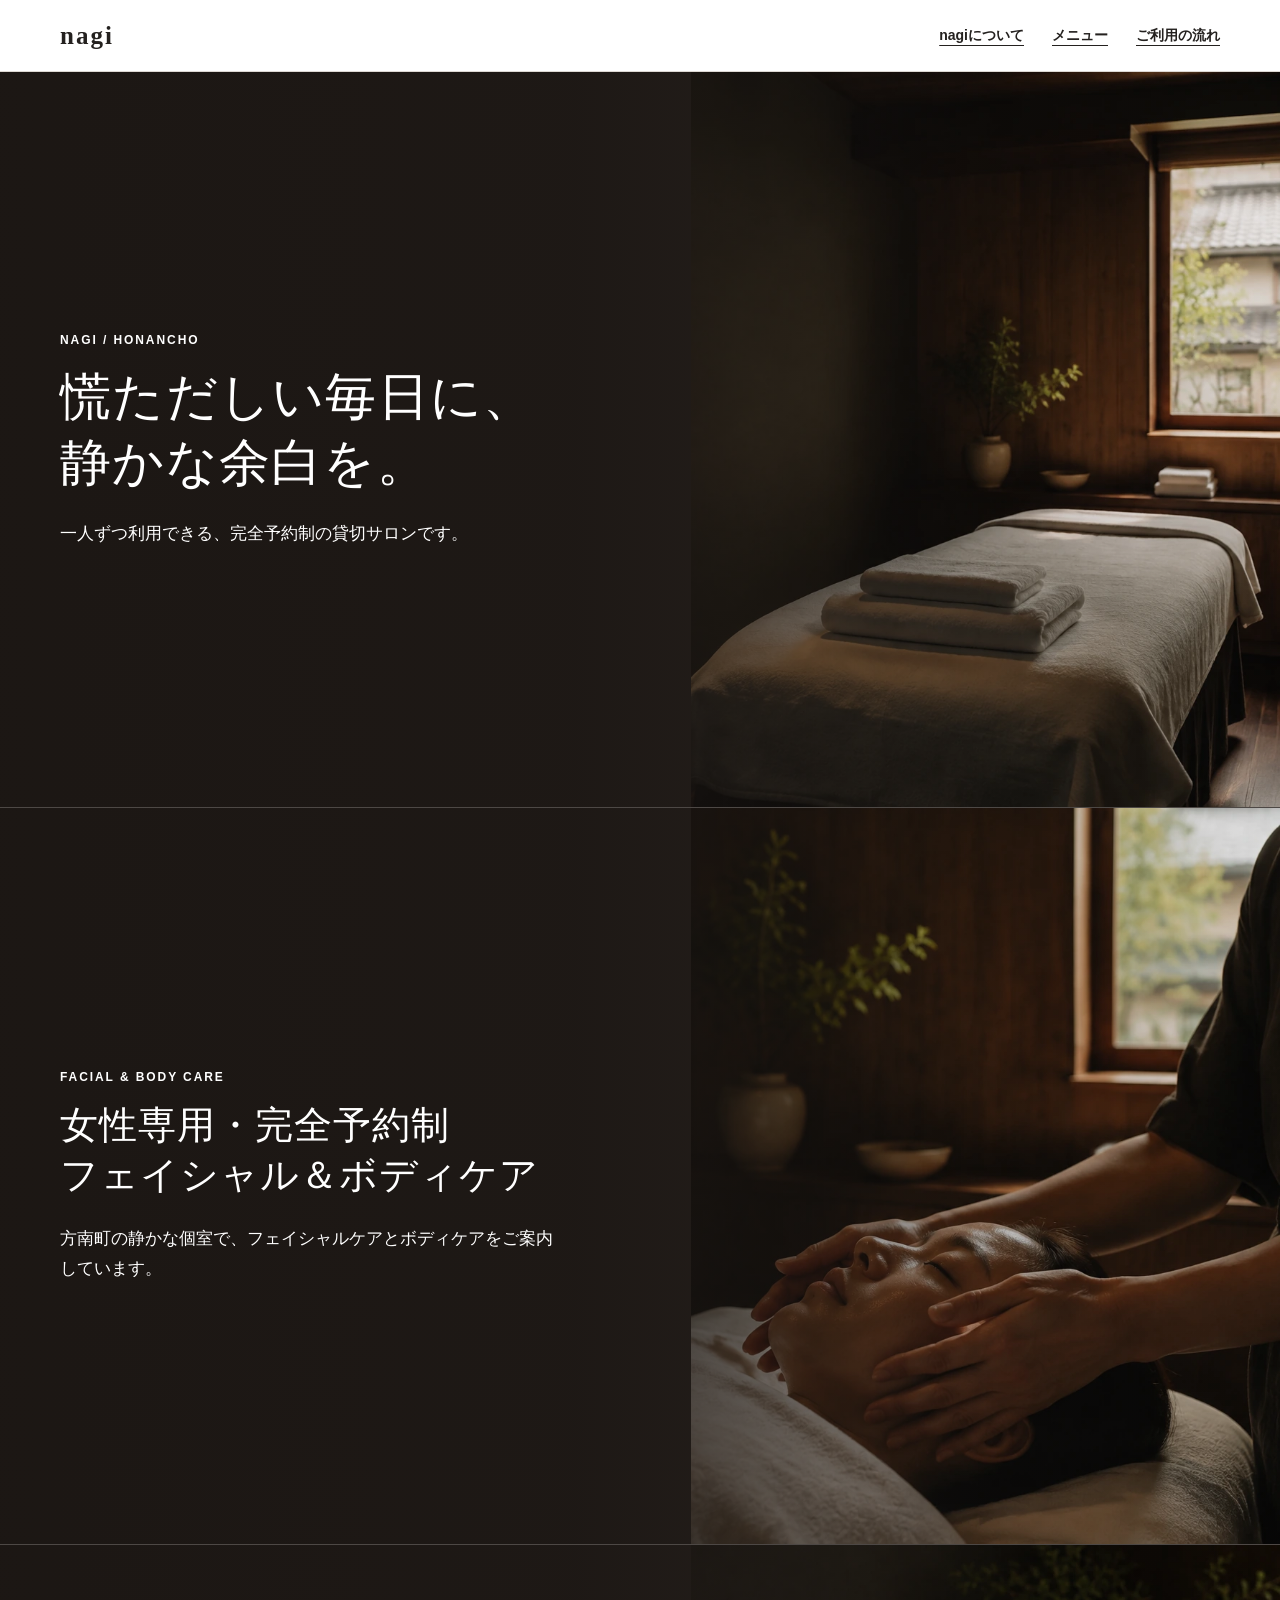
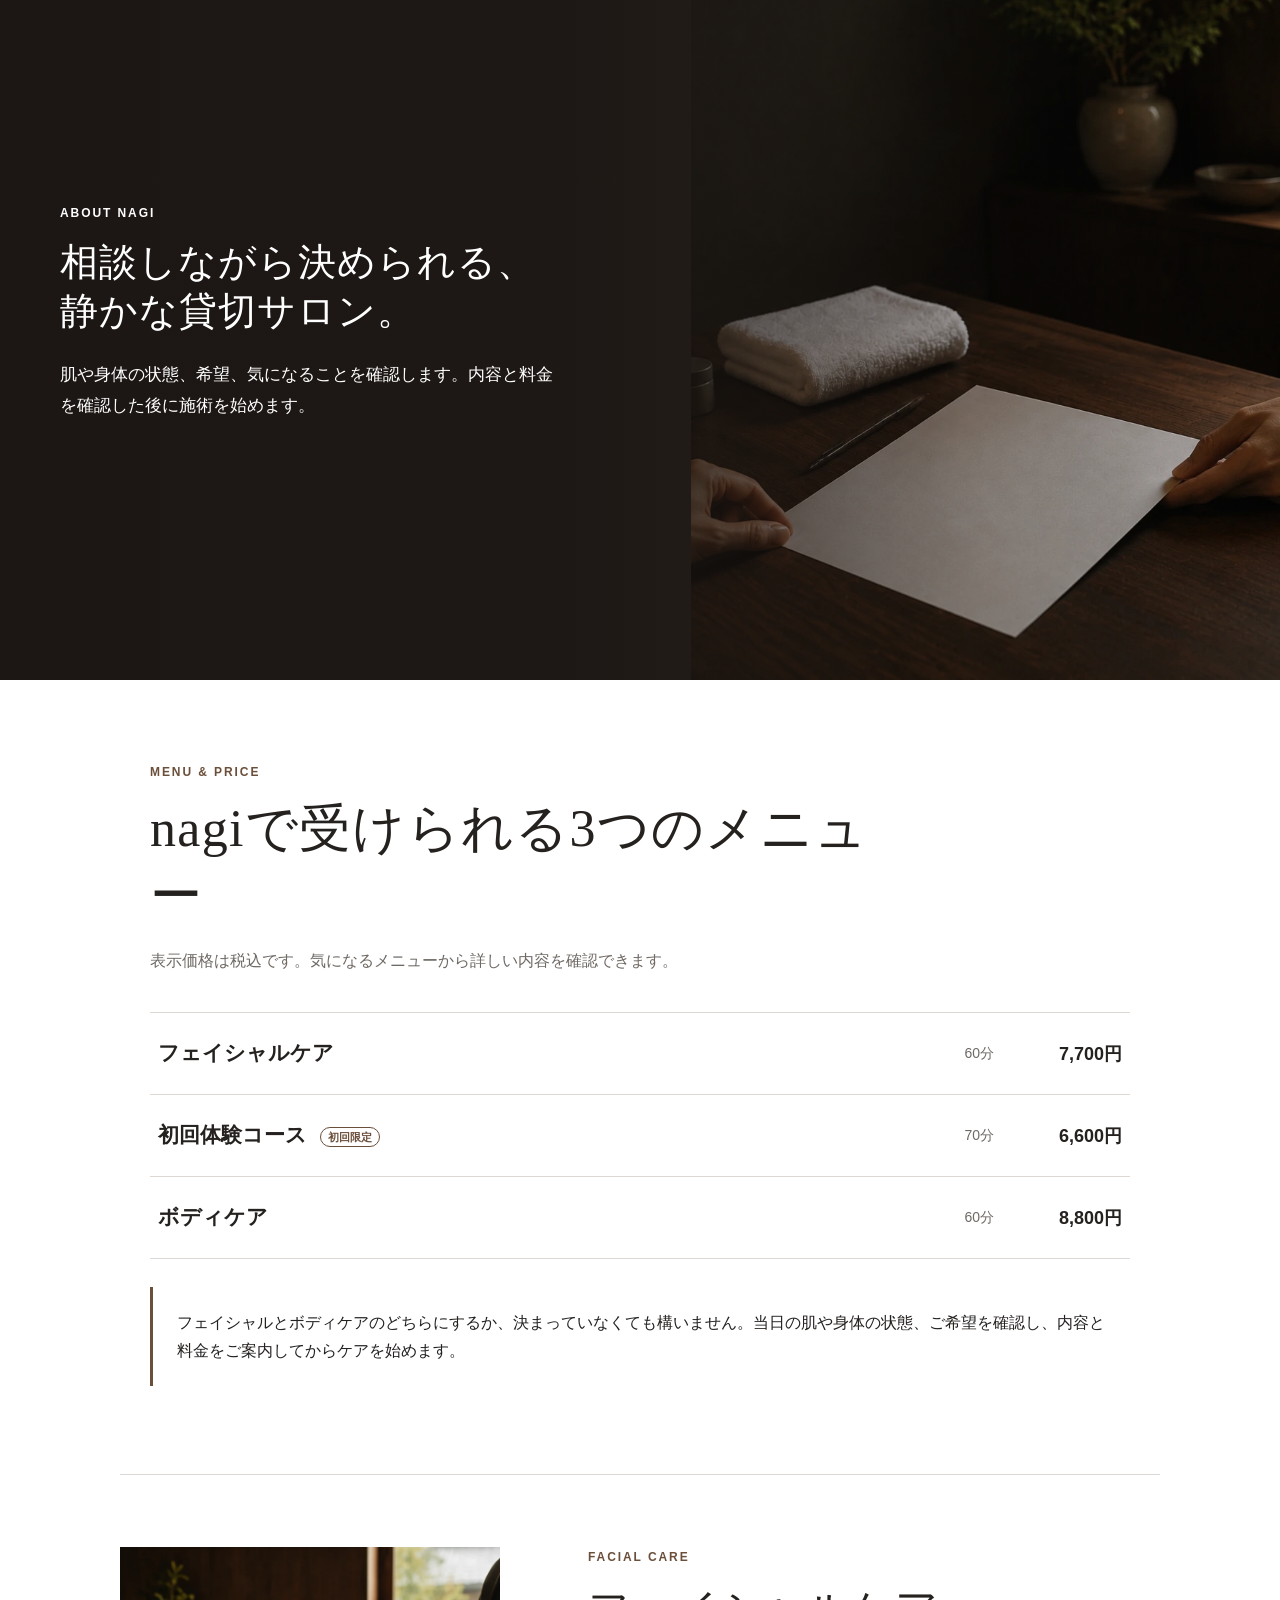
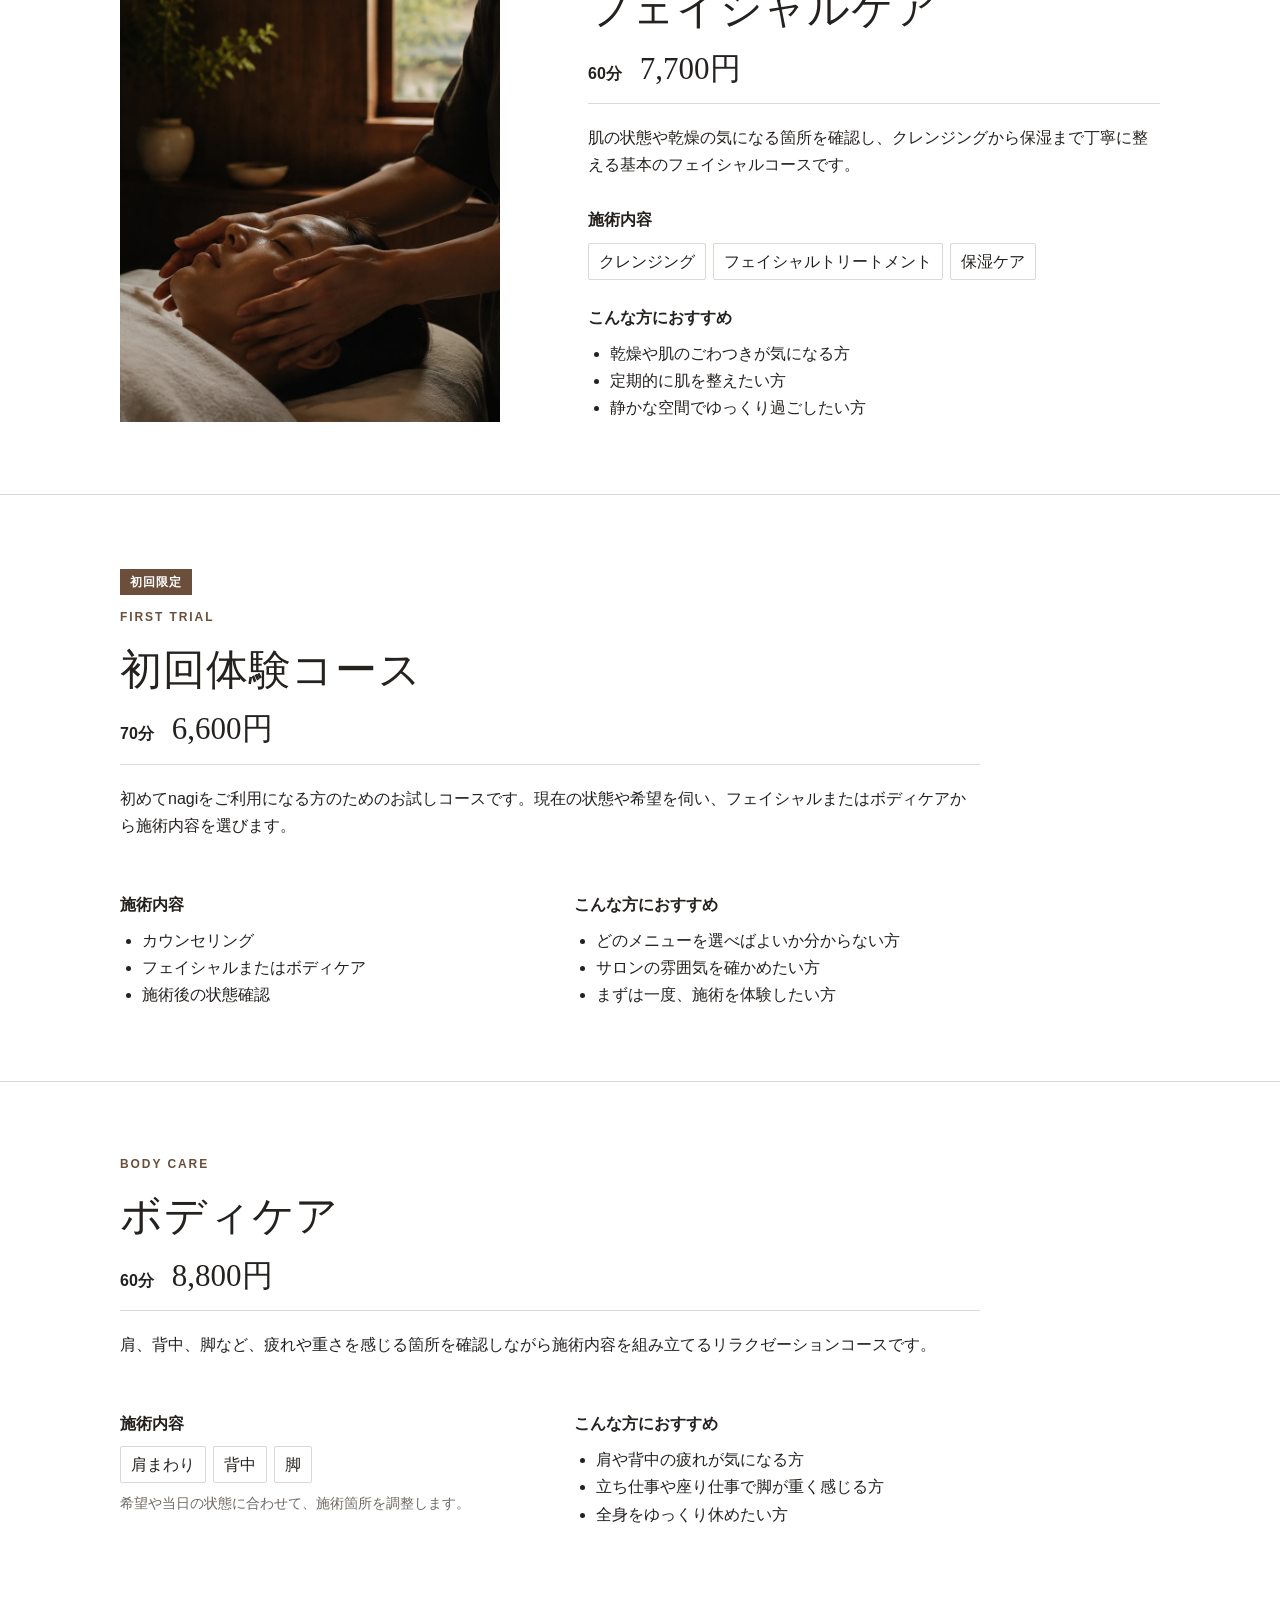
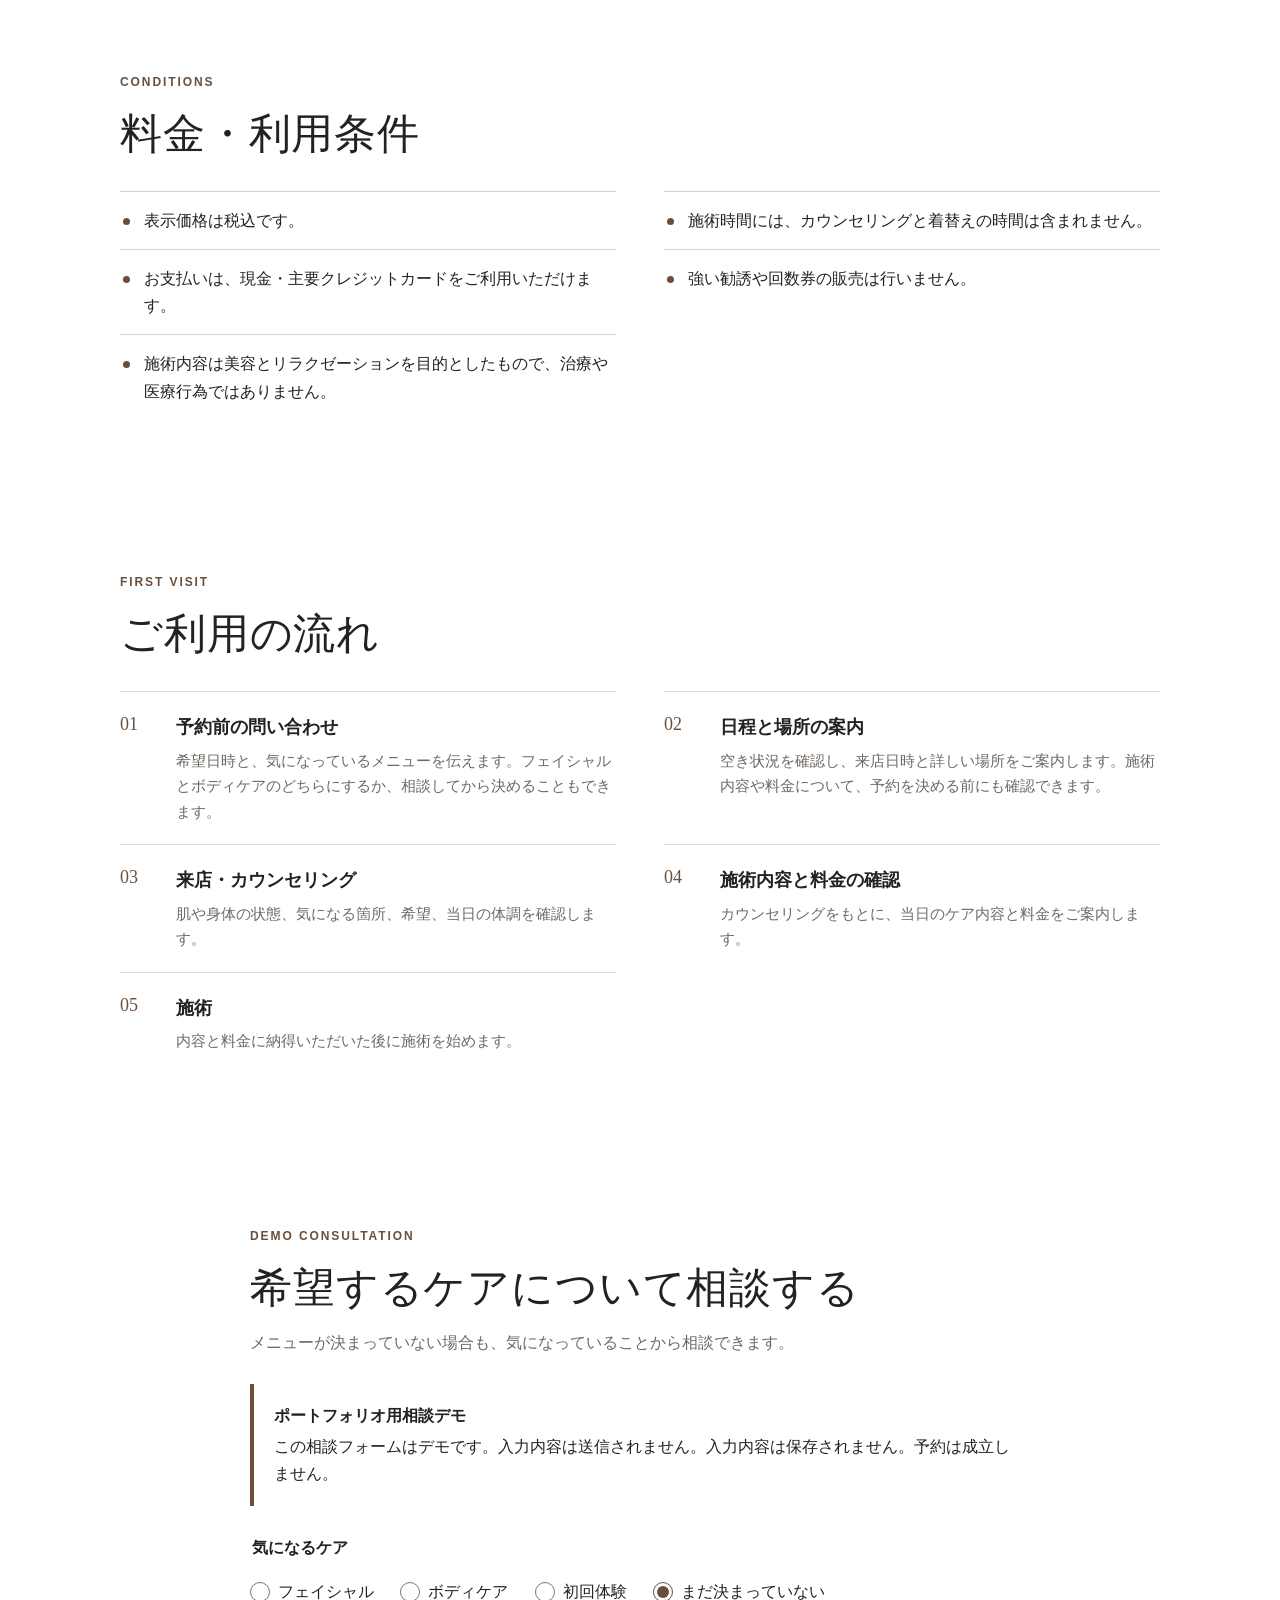
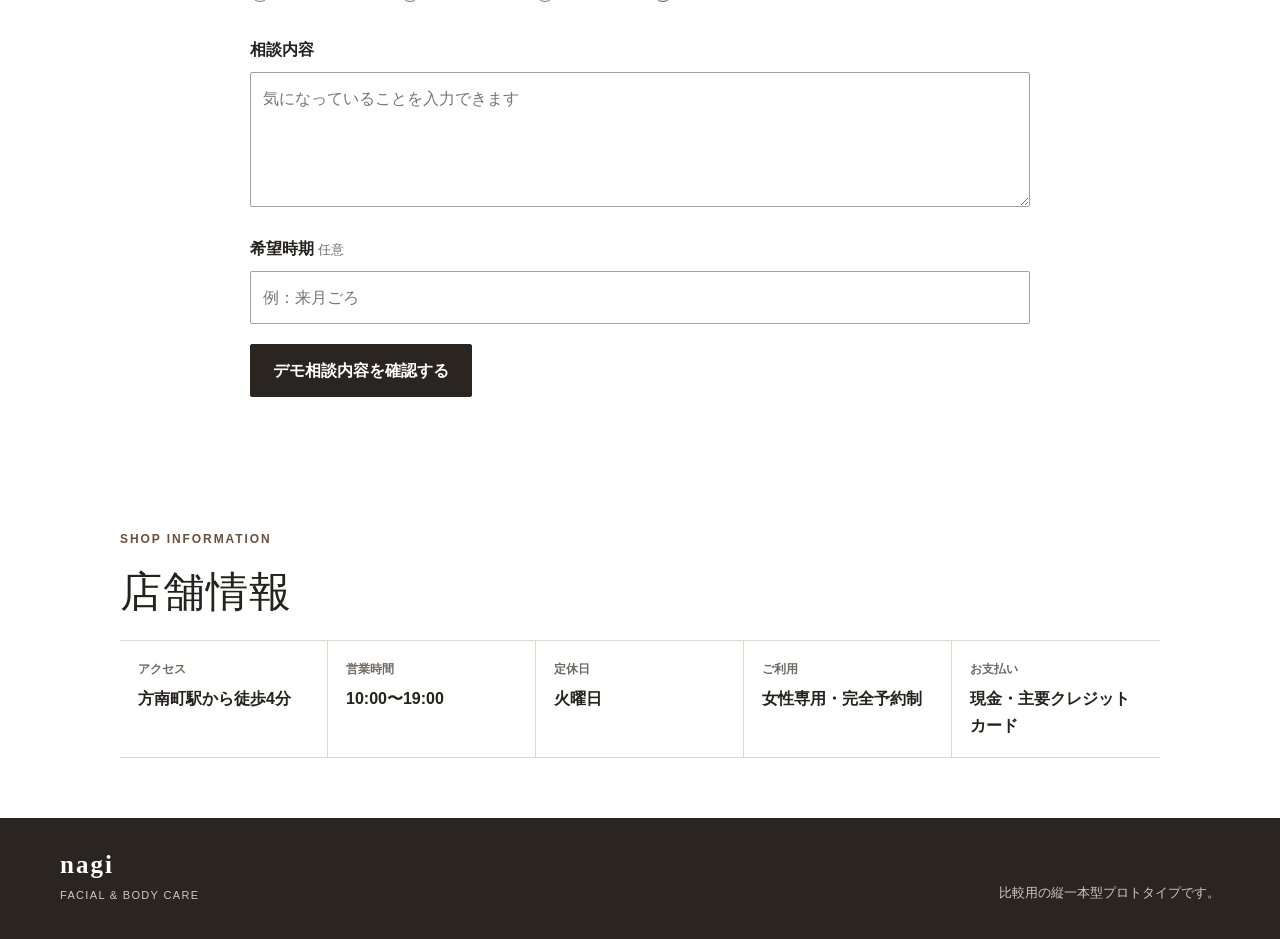
==== commit cdb8b60d: "nagi concept-stack: remove redundant detail CTA" ====
--- a/concept-stack/index.html
+++ b/concept-stack/index.html
@@ -88,8 +88,6 @@
       <div class="menu-help">
         <p>フェイシャルとボディケアのどちらにするか、決まっていなくても構いません。当日の肌や身体の状態、ご希望を確認し、内容と料金をご案内してからケアを始めます。</p>
       </div>
-
-      <a class="primary-cta" href="#facial">詳しい内容と料金を見る</a>
     </section>
 
     <section class="course section" id="facial" aria-labelledby="facial-title">
--- a/assets/css/concept-stack.css
+++ b/assets/css/concept-stack.css
@@ -1,12 +1,19 @@
 :root{
-  --paper:#FBFAF7;
-  --accent-soft:#F2EEE9;
+  --paper:#FFFFFF;
+  --accent-soft:#FFFFFF;
   --line:#DDD8D3;
   --ink:#24211F;
   --muted:#6F6964;
   --accent:#6B4F3A;
   --deep:#2B2521;
   --white:#FFFFFF;
+  --bg:#FFFFFF;
+  --sage-soft:#FFFFFF;
+  --sand:#FFFFFF;
+  --sage:#6B4F3A;
+  --green:#6B4F3A;
+  --ivory:#FFFFFF;
+  --greige:#FFFFFF;
   --serif:Georgia,"Yu Mincho","Hiragino Mincho ProN",serif;
   --sans:-apple-system,BlinkMacSystemFont,"Segoe UI","Hiragino Kaku Gothic ProN","Yu Gothic",sans-serif;
 }
@@ -14,7 +21,7 @@
 html{scroll-behavior:smooth}
 body{margin:0;background:var(--paper);color:var(--ink);font-family:var(--sans);line-height:1.7}
 a{color:inherit}
-img{display:block;width:100%;height:100%;object-fit:cover}
+img{display:block;width:100%}
 a:focus-visible{outline:3px solid var(--accent);outline-offset:3px}
 .site-header{height:72px;background:var(--paper);border-bottom:1px solid var(--line)}
 .header-inner{width:min(1160px,calc(100% - 48px));height:100%;margin:auto;display:flex;align-items:center;justify-content:space-between;gap:32px}
@@ -25,6 +32,7 @@
 .story-panel{position:relative;min-height:680px;color:var(--white);background:var(--deep);overflow:hidden;display:grid;grid-template-columns:minmax(0,1fr) minmax(390px,46%)}
 .story-panel+.story-panel{border-top:1px solid rgba(255,255,255,.16)}
 .story-media{grid-column:2;grid-row:1;height:100%}
+.story-media img{width:100%;height:100%;object-fit:cover}
 .story-shade{position:absolute;inset:0;background:linear-gradient(90deg,rgba(27,22,19,.94) 0%,rgba(27,22,19,.84) 45%,rgba(27,22,19,.20) 77%,rgba(27,22,19,.08) 100%)}
 .story-copy{position:relative;z-index:2;grid-column:1/-1;grid-row:1;width:min(1160px,calc(100% - 48px));margin:auto;padding:84px 52% 84px 0;align-self:center}
 .eyebrow,.section-label{margin:0 0 14px;font-size:12px;font-weight:750;letter-spacing:.16em}
@@ -33,7 +41,7 @@
 .story-copy h2{font-size:clamp(34px,3vw,46px)}
 .story-note{max-width:560px;margin:24px 0 0;font-size:17px;line-height:1.8}
 
-.menu-preview{width:min(980px,calc(100% - 48px));margin:auto;padding:82px 0 88px}
+.menu-preview{width:min(980px,calc(100% - 48px));margin:auto;padding:82px 0 88px;background:var(--white)}
 .menu-heading{max-width:760px}
 .menu-heading .section-label{color:var(--accent)}
 .menu-heading h2{font-size:clamp(34px,5vw,52px)}
@@ -45,16 +53,19 @@
 .menu-name small{margin-left:8px;padding:3px 7px;border:1px solid var(--accent);border-radius:999px;color:var(--accent);font:650 11px/1 var(--sans);vertical-align:middle}
 .menu-time{color:var(--muted);font-size:14px;text-align:right}
 .menu-list strong{font-size:18px;text-align:right}
-.menu-help{margin-top:28px;padding:22px 24px;background:var(--accent-soft);border-left:3px solid var(--accent)}
+.menu-help{margin-top:28px;padding:22px 24px;background:var(--white);border-left:3px solid var(--accent)}
 .menu-help p{margin:0;color:var(--ink)}
 .primary-cta{min-height:50px;margin-top:28px;padding:12px 24px;display:inline-flex;align-items:center;justify-content:center;background:var(--deep);color:var(--white);border-radius:3px;font-weight:700;text-decoration:none}
 .primary-cta:hover{background:#3A302B}
 
-.site-footer{background:var(--deep);color:var(--white)}
+/* The unified prototype uses white as the neutral field. Legacy care color tokens are remapped above so imported care sections stay white while brown remains only as text/line accent. */
+#trial,.decide,.conditions,.consultation,.course-text-only{background:var(--white)}
+
+.site-footer{background:var(--deep);color:var(--white);padding:0}
 .footer-inner{width:min(1160px,calc(100% - 48px));margin:auto;padding:34px 0;display:flex;align-items:end;justify-content:space-between;gap:24px}
 .footer-inner strong{display:block;font:600 25px/1 var(--serif);letter-spacing:.08em}
 .footer-inner span{display:block;margin-top:9px;color:#D0C8C1;font-size:11px;letter-spacing:.12em}
-.footer-inner small{color:#D0C8C1}
+.footer-inner small{color:#D0C8C1;margin:0}
 
 @media(max-width:760px){
   .site-header{height:60px}
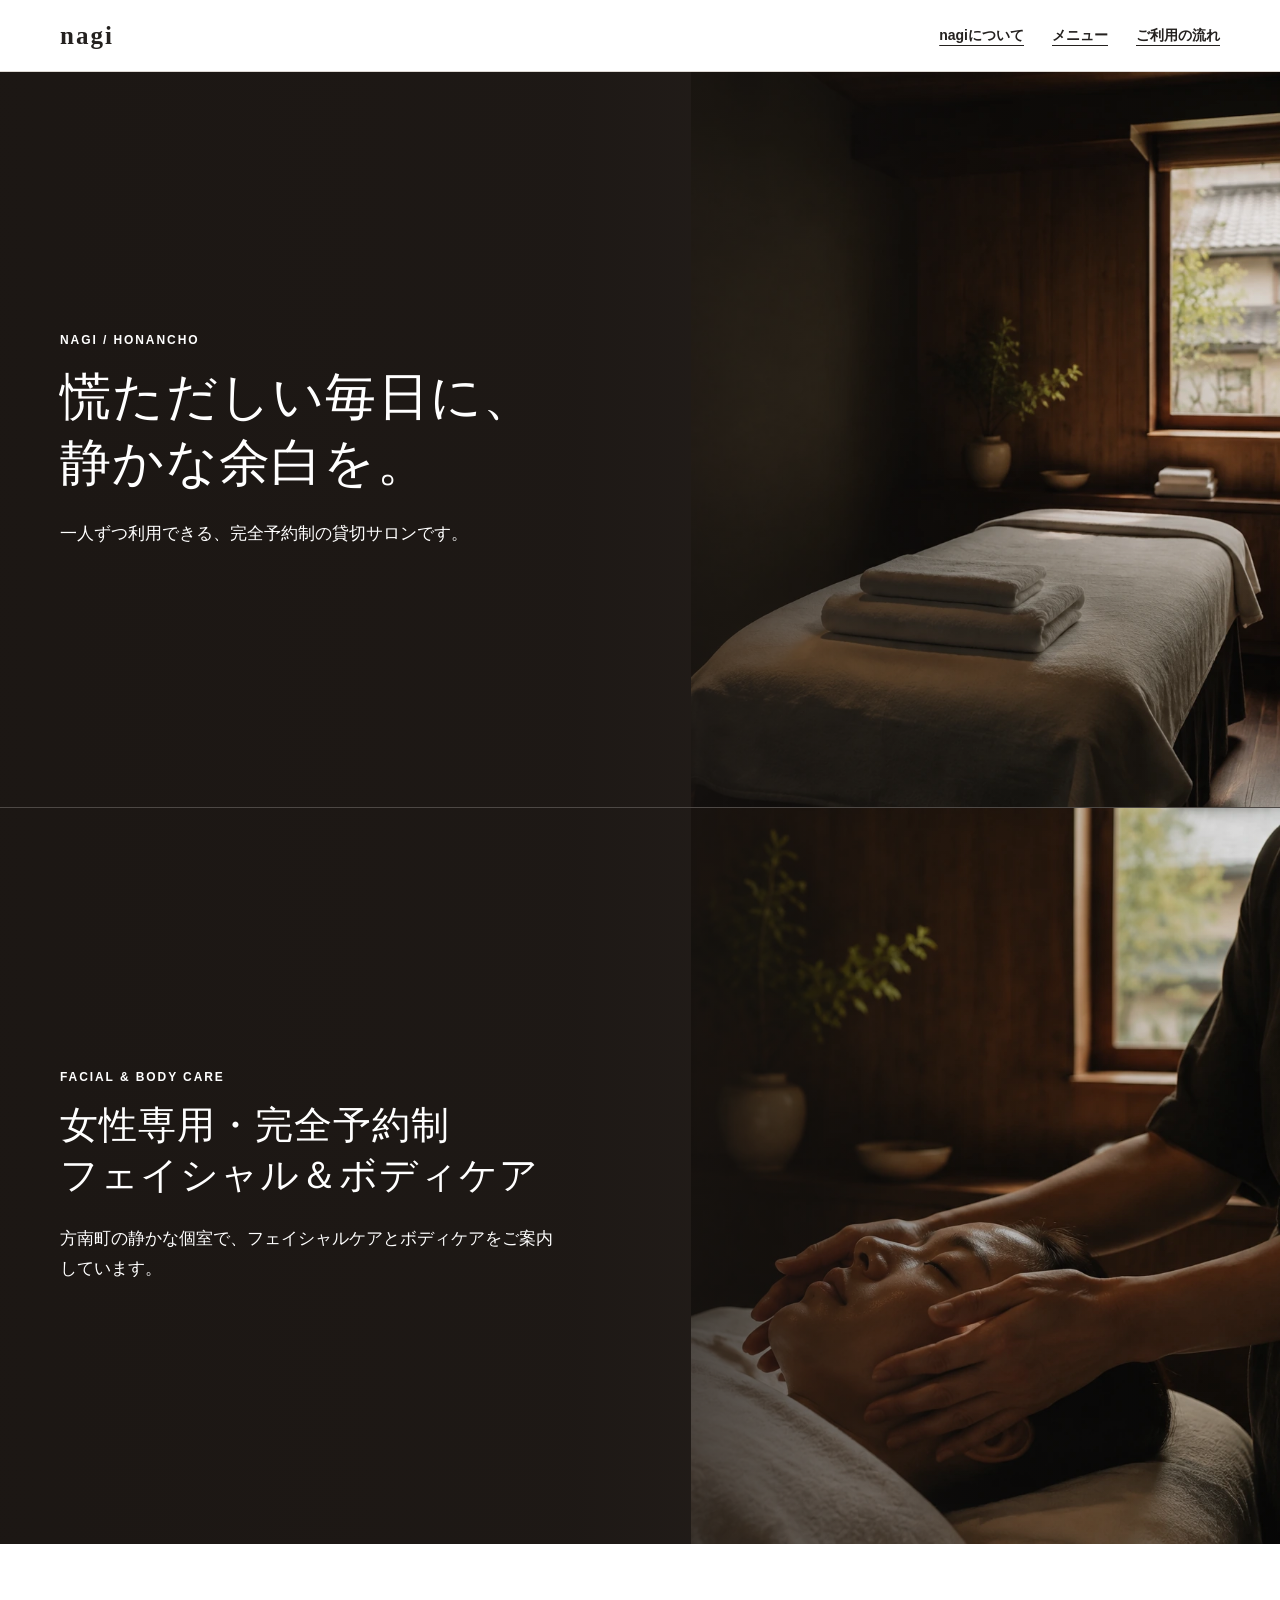
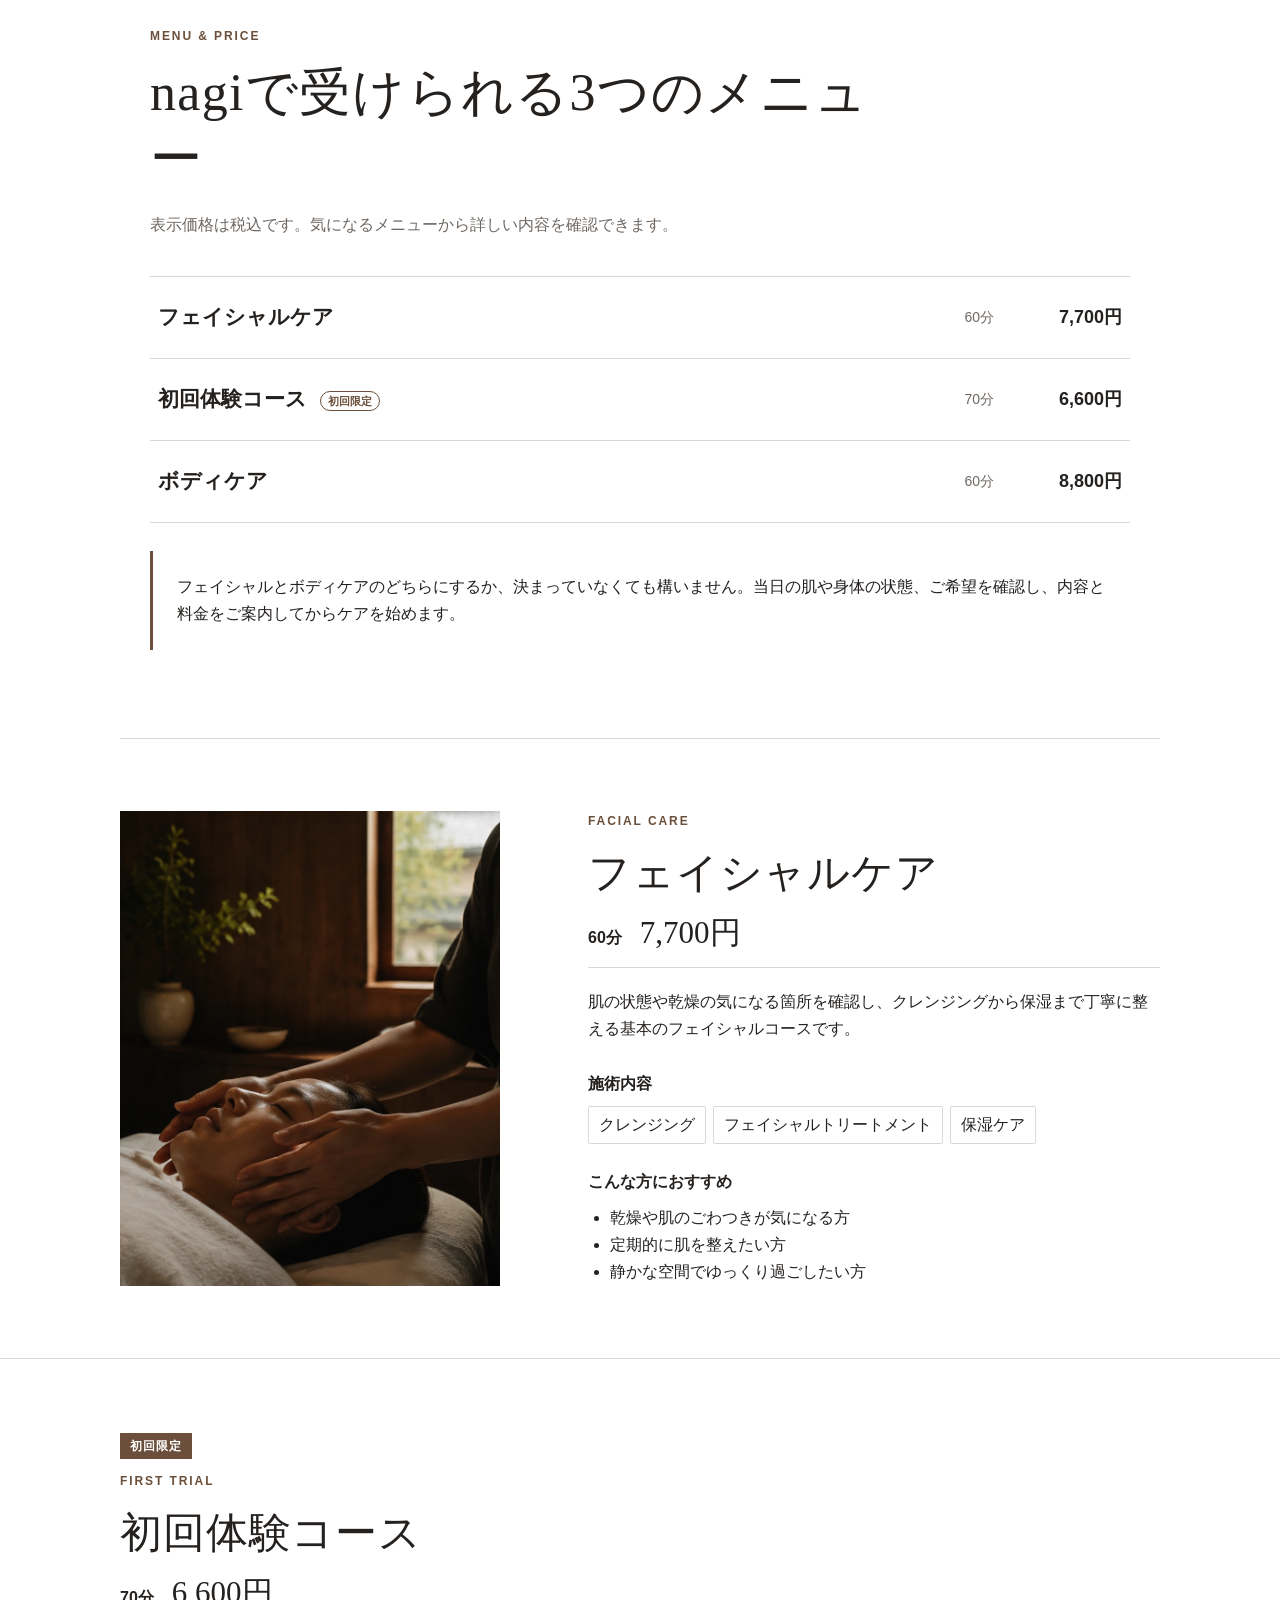
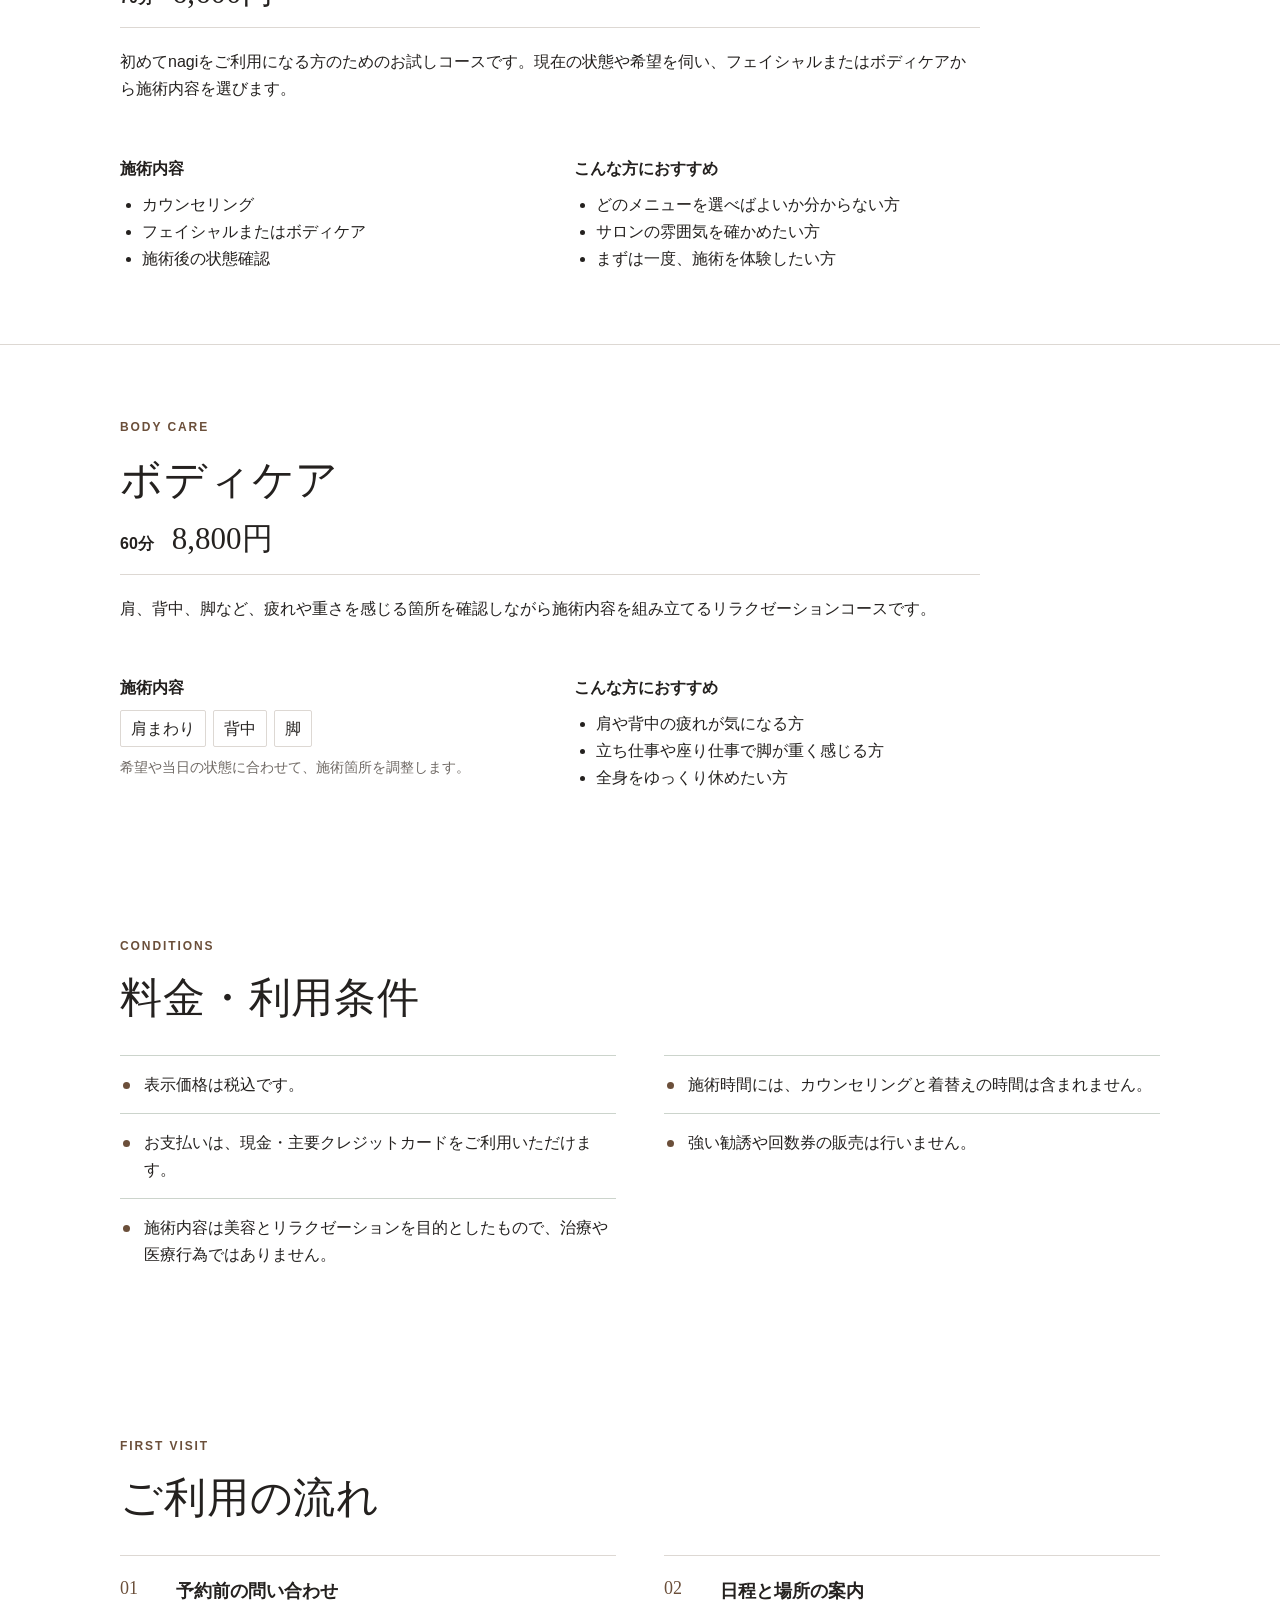
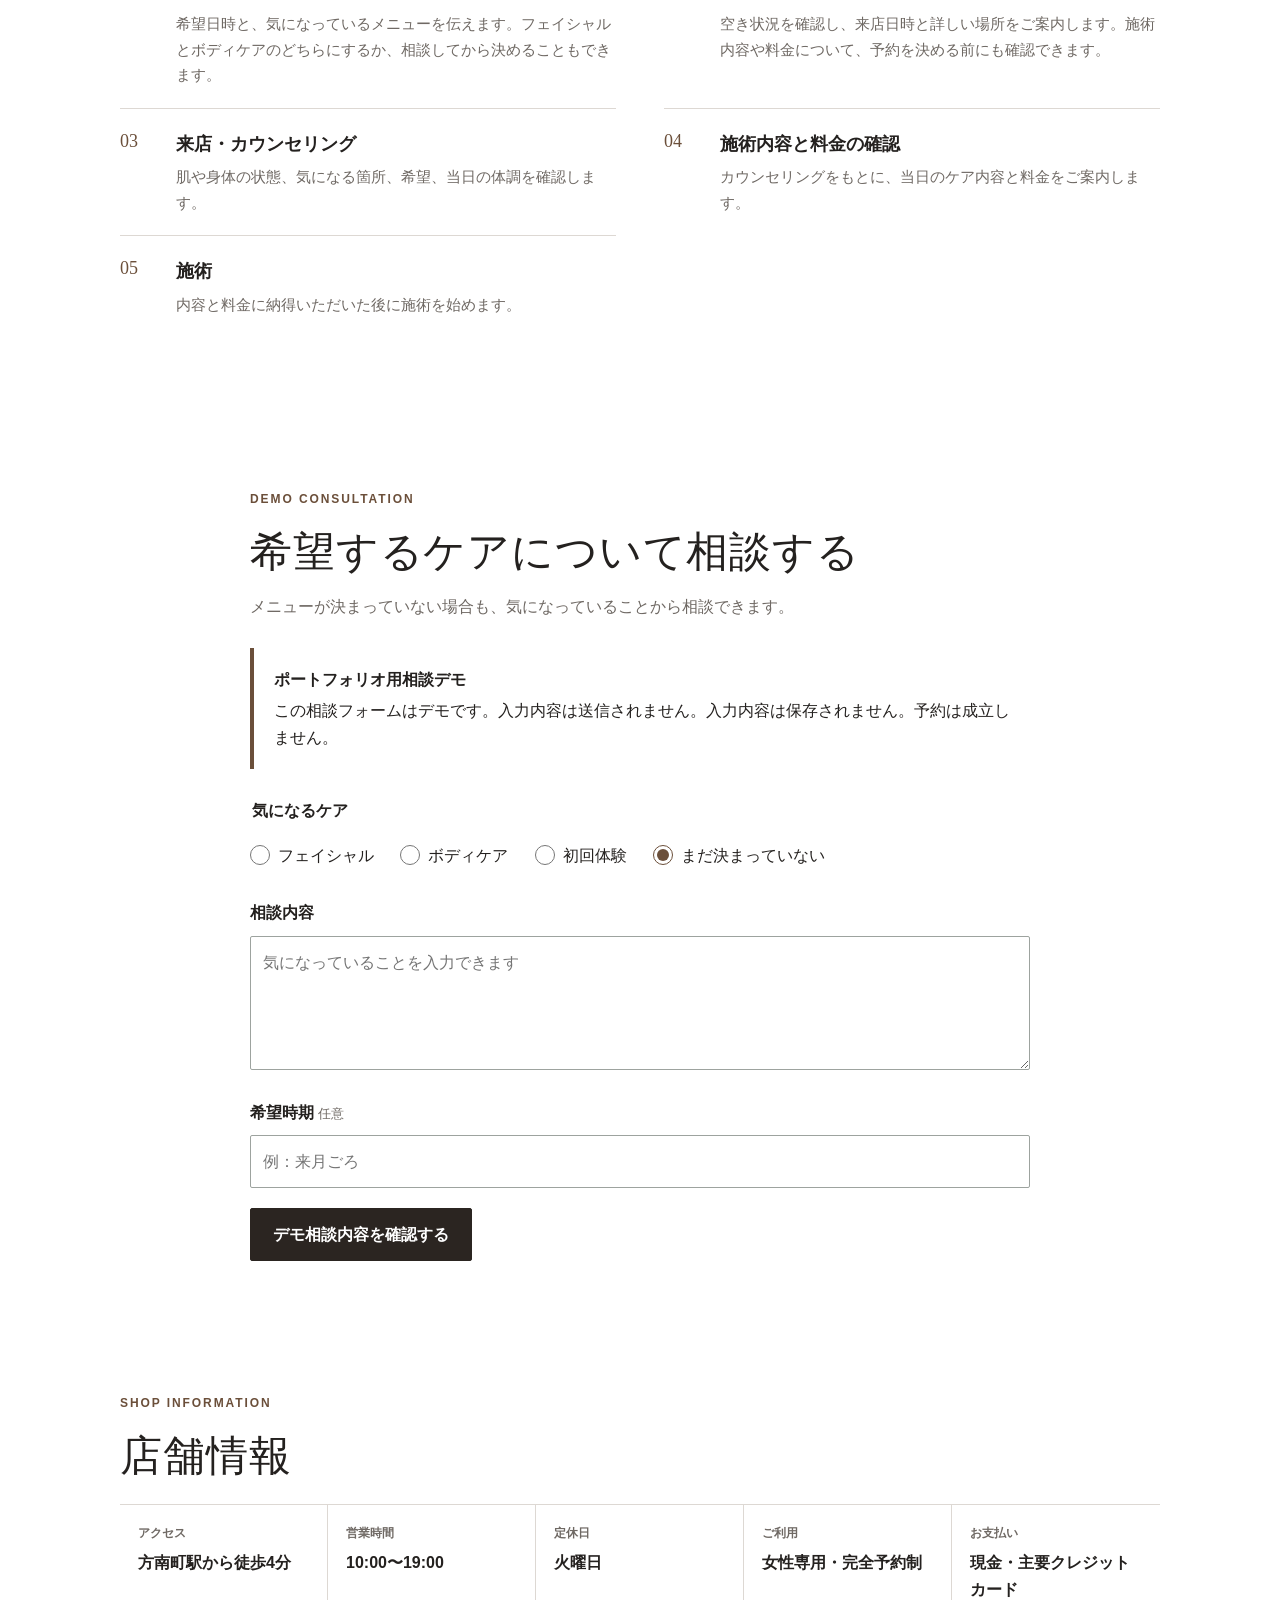
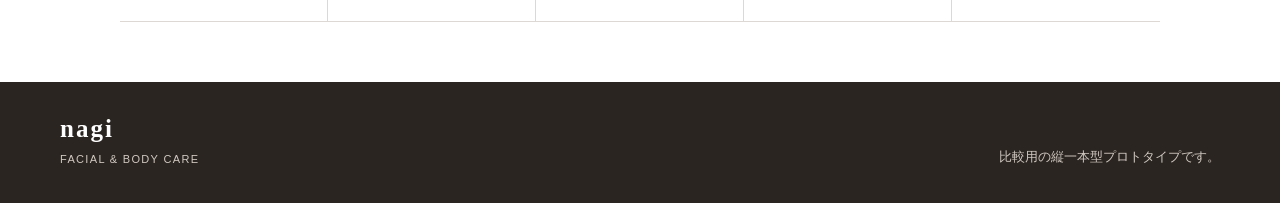
==== commit e9b10fa2: "Remove third concept-stack intro panel" ====
--- a/concept-stack/index.html
+++ b/concept-stack/index.html
@@ -47,19 +47,6 @@
       </div>
     </section>
 
-    <section class="story-panel" aria-labelledby="story-3-title">
-      <picture class="story-media">
-        <source srcset="../assets/images/nagi/nagi-consultation-03-4x5.webp" type="image/webp">
-        <img src="../assets/images/nagi/nagi-consultation-03-4x5.jpg" width="820" height="1024" loading="lazy" alt="白いシートを挟み、二人でケア内容を確認している手元">
-      </picture>
-      <div class="story-shade" aria-hidden="true"></div>
-      <div class="story-copy">
-        <p class="eyebrow">ABOUT NAGI</p>
-        <h2 id="story-3-title">相談しながら決められる、<br>静かな貸切サロン。</h2>
-        <p class="story-note">肌や身体の状態、希望、気になることを確認します。内容と料金を確認した後に施術を始めます。</p>
-      </div>
-    </section>
-
     <section class="menu-preview" id="menu" aria-labelledby="menu-title">
       <div class="menu-heading">
         <p class="section-label">MENU &amp; PRICE</p>
